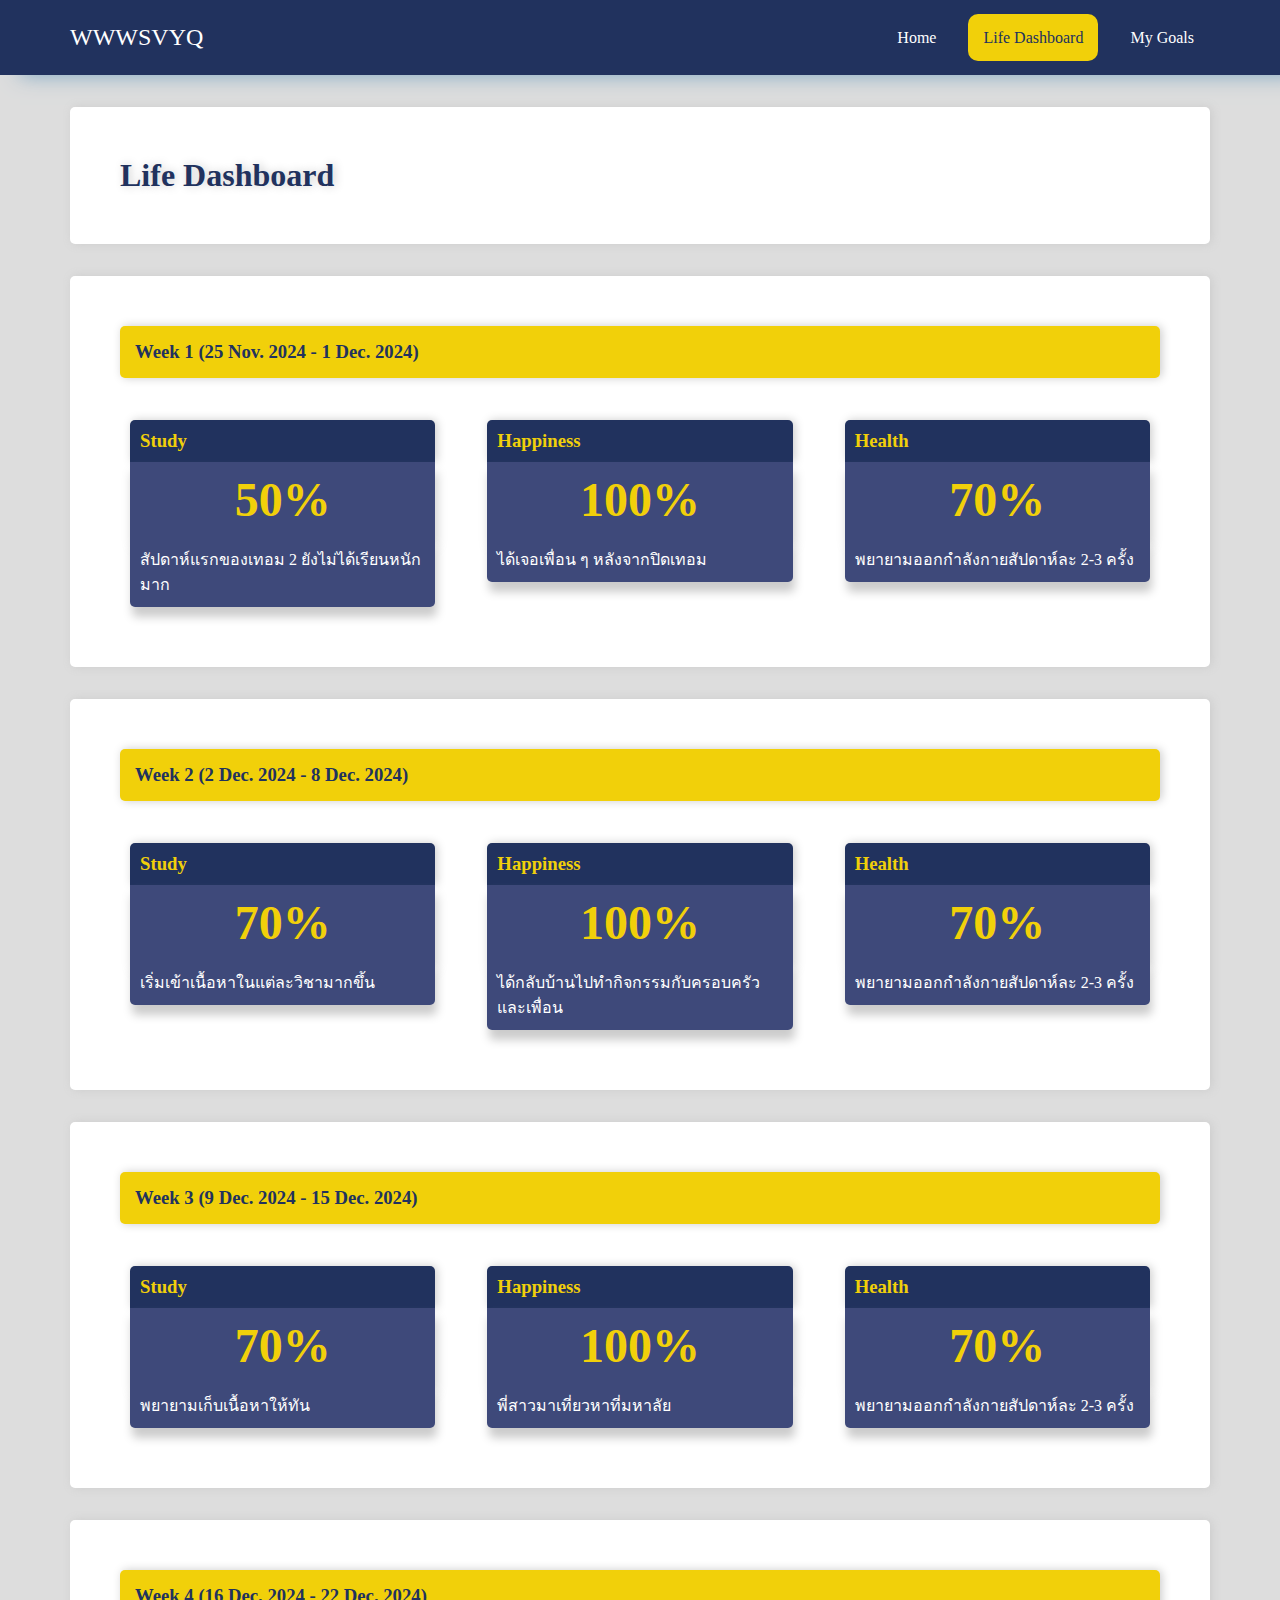
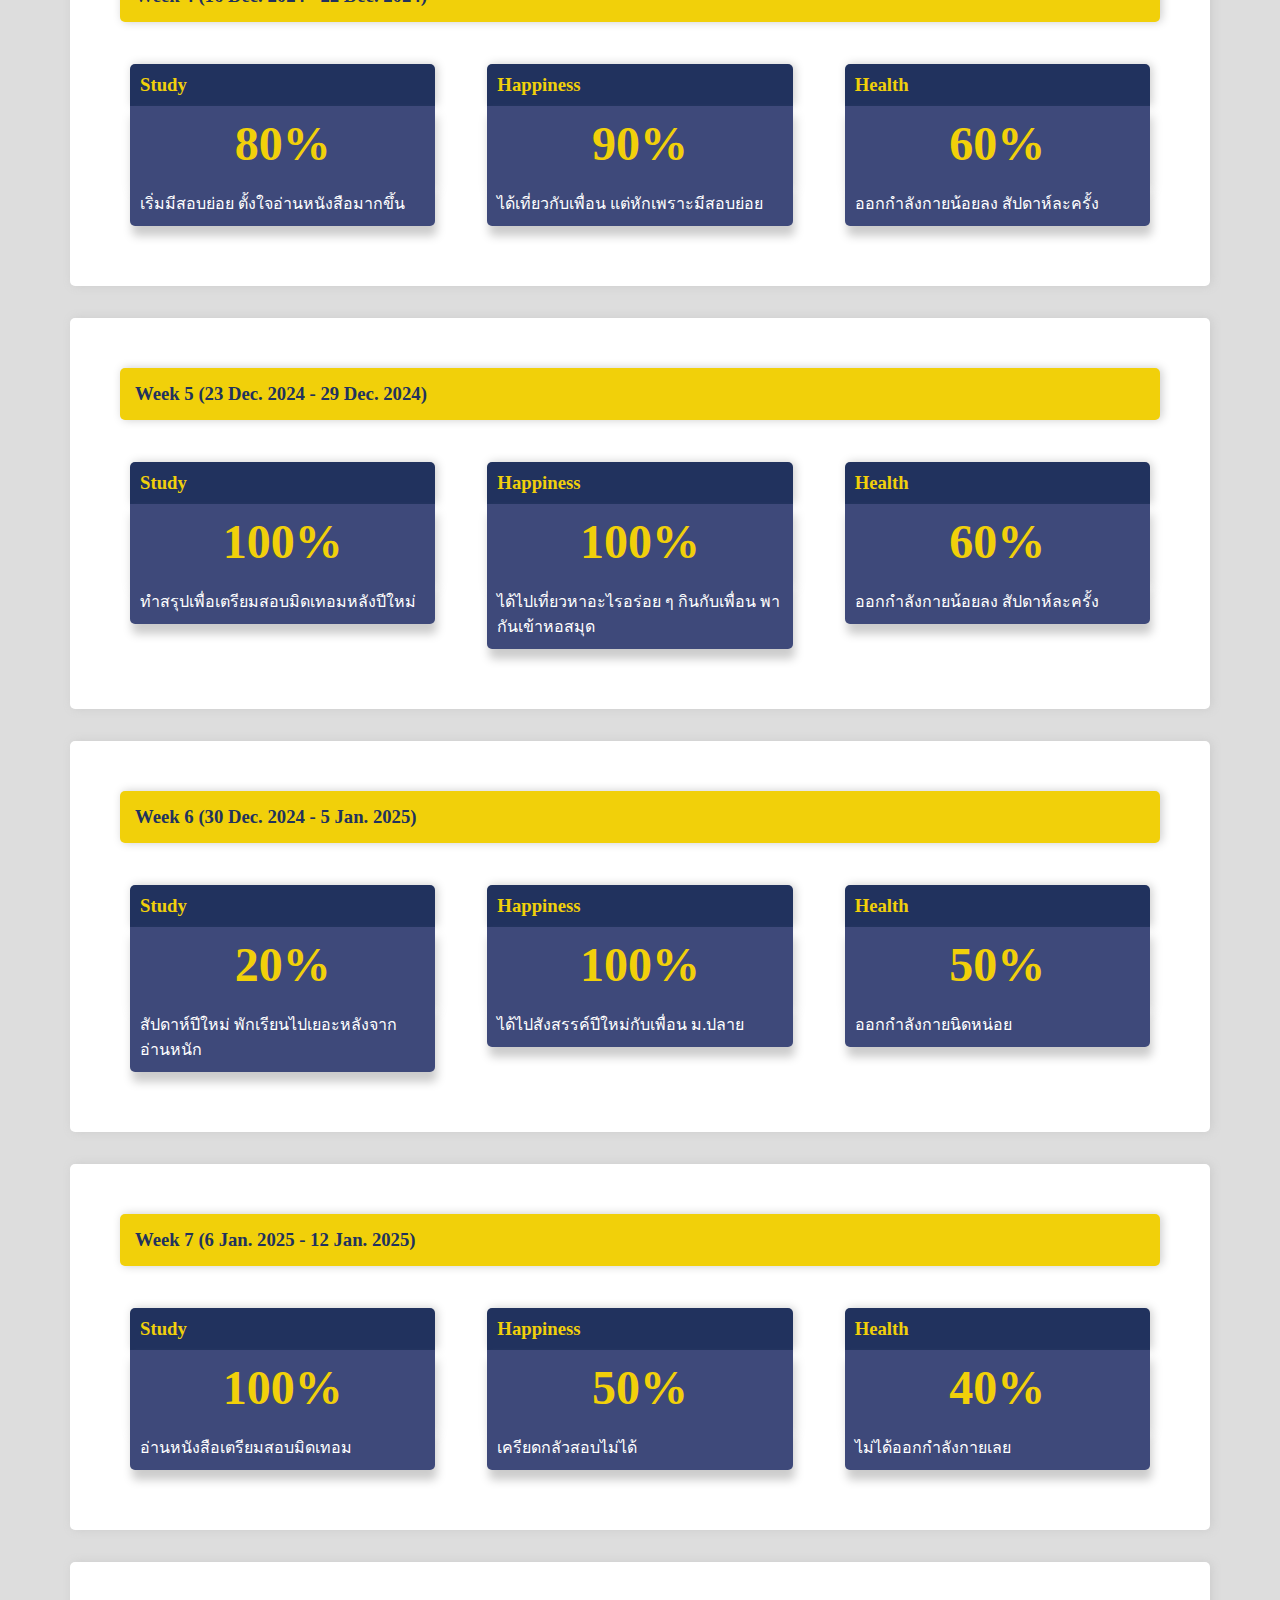
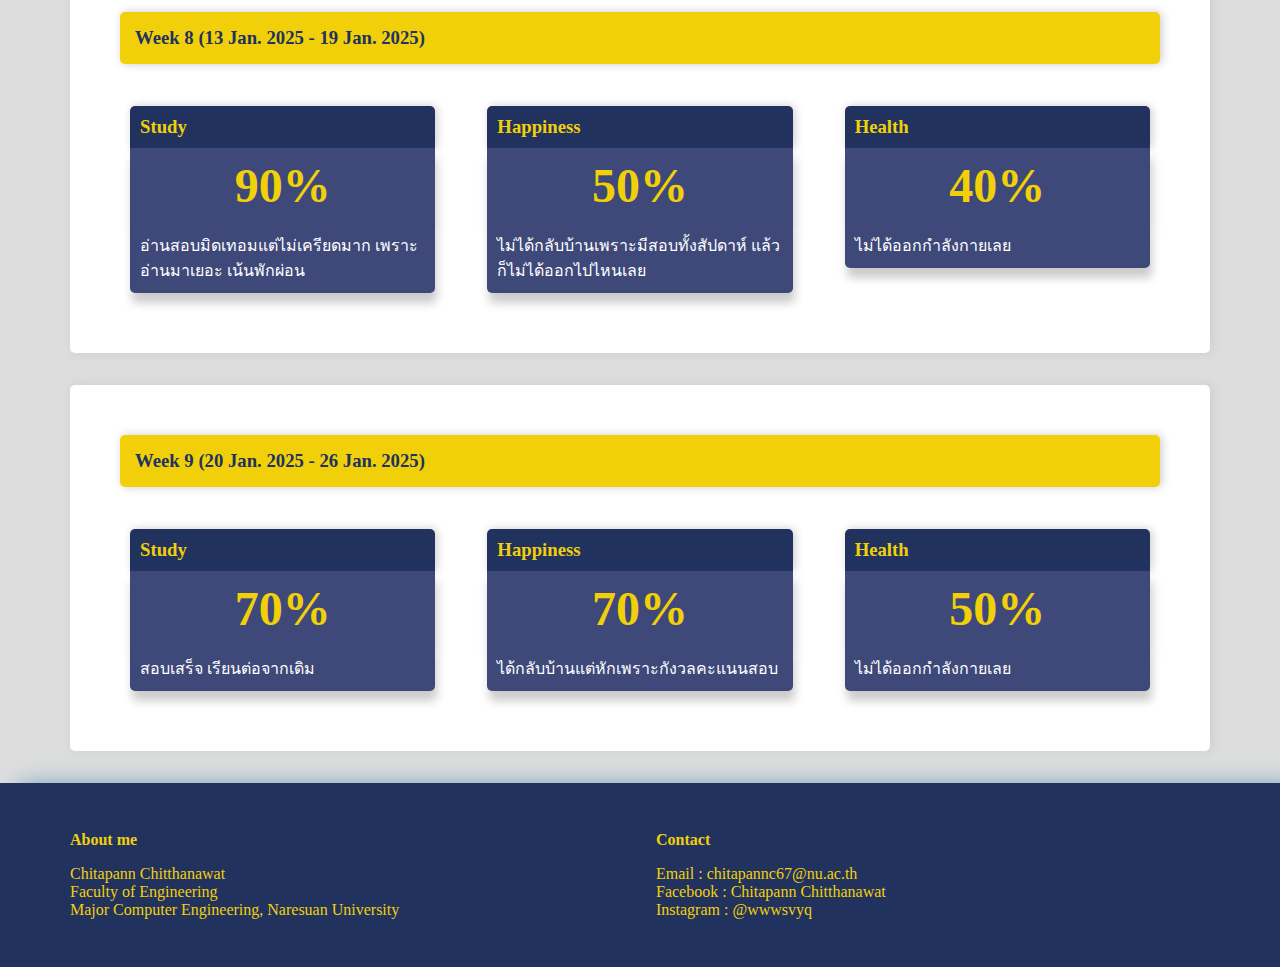
==== dashboard.html @ 9cb36042 "Add files via upload" ====
<!DOCTYPE html>
<html>

<head>
    <title>Life Dashboard </title>
    <link rel="stylesheet" href="style.css">
</head>

<body>
    <nav>
        <div class="container">
            <div class="nav-con">
                <div class="logo">
                    <a href="index.html">WWWSVYQ</a>
                </div>
                <ul class="menu">
                    <li><a href="index.html">Home</a></li>
                    <li><a href="dashboard.html" class="active">Life Dashboard</a></li>
                    <li><a href="goal.html">My Goals</a></li>
                </ul>
            </div>

        </div>
    </nav>

    <section class="db-blog">
        <div class="db-title">
            <h2>Life Dashboard</h2>
        </div>
    </section>
    <section class="db-blog">
        <div class="week">
            <h3>Week 1 (25 Nov. 2024 - 1 Dec. 2024)</h3>
        </div>
        <div class="db-con">
            <div class="db-item">
                <h3>Study</h3>
                <h4>50%</h4>
                <p>สัปดาห์แรกของเทอม 2 ยังไม่ได้เรียนหนักมาก</p>
            </div>
            <div class="db-item">
                <h3>Happiness</h3>
                <h4>100%</h4>
                <p>ได้เจอเพื่อน ๆ หลังจากปิดเทอม</p>
            </div>
            <div class="db-item">
                <h3>Health</h3>
                <h4>70%</h4>
                <p>พยายามออกกำลังกายสัปดาห์ละ 2-3 ครั้ง</p>
            </div>
        </div>
    </section>

    <section class="db-blog">
        <div class="week">
            <h3>Week 2 (2 Dec. 2024 - 8 Dec. 2024)</h3>
        </div>
        <div class="db-con">
            <div class="db-item">
                <h3>Study</h3>
                <h4>70%</h4>
                <p>เริ่มเข้าเนื้อหาในแต่ละวิชามากขึ้น</p>
            </div>
            <div class="db-item">
                <h3>Happiness</h3>
                <h4>100%</h4>
                <p>ได้กลับบ้านไปทำกิจกรรมกับครอบครัวและเพื่อน</p>
            </div>
            <div class="db-item">
                <h3>Health</h3>
                <h4>70%</h4>
                <p>พยายามออกกำลังกายสัปดาห์ละ 2-3 ครั้ง</p>
            </div>
        </div>
    </section>

    <section class="db-blog">
        <div class="week">
            <h3>Week 3 (9 Dec. 2024 - 15 Dec. 2024)</h3>
        </div>
        <div class="db-con">
            <div class="db-item">
                <h3>Study</h3>
                <h4>70%</h4>
                <p>พยายามเก็บเนื้อหาให้ทัน</p>
            </div>
            <div class="db-item">
                <h3>Happiness</h3>
                <h4>100%</h4>
                <p>พี่สาวมาเที่ยวหาที่มหาลัย</p>
            </div>
            <div class="db-item">
                <h3>Health</h3>
                <h4>70%</h4>
                <p>พยายามออกกำลังกายสัปดาห์ละ 2-3 ครั้ง</p>
            </div>
        </div>
    </section>

    <section class="db-blog">
        <div class="week">
            <h3>Week 4 (16 Dec. 2024 - 22 Dec. 2024)</h3>
        </div>
        <div class="db-con">
            <div class="db-item">
                <h3>Study</h3>
                <h4>80%</h4>
                <p>เริ่มมีสอบย่อย ตั้งใจอ่านหนังสือมากขึ้น</p>
            </div>
            <div class="db-item">
                <h3>Happiness</h3>
                <h4>90%</h4>
                <p>ได้เที่ยวกับเพื่อน แต่หักเพราะมีสอบย่อย</p>
            </div>
            <div class="db-item">
                <h3>Health</h3>
                <h4>60%</h4>
                <p>ออกกำลังกายน้อยลง สัปดาห์ละครั้ง</p>
            </div>
        </div>
    </section>

    <section class="db-blog">
        <div class="week">
            <h3>Week 5 (23 Dec. 2024 - 29 Dec. 2024)</h3>
        </div>
        <div class="db-con">
            <div class="db-item">
                <h3>Study</h3>
                <h4>100%</h4>
                <p>ทำสรุปเพื่อเตรียมสอบมิดเทอมหลังปีใหม่</p>
            </div>
            <div class="db-item">
                <h3>Happiness</h3>
                <h4>100%</h4>
                <p>ได้ไปเที่ยวหาอะไรอร่อย ๆ กินกับเพื่อน พากันเข้าหอสมุด</p>
            </div>
            <div class="db-item">
                <h3>Health</h3>
                <h4>60%</h4>
                <p>ออกกำลังกายน้อยลง สัปดาห์ละครั้ง</p>
            </div>
        </div>
    </section>

    <section class="db-blog">
        <div class="week">
            <h3>Week 6 (30 Dec. 2024 - 5 Jan. 2025)</h3>
        </div>
        <div class="db-con">
            <div class="db-item">
                <h3>Study</h3>
                <h4>20%</h4>
                <p>สัปดาห์ปีใหม่ พักเรียนไปเยอะหลังจากอ่านหนัก</p>
            </div>
            <div class="db-item">
                <h3>Happiness</h3>
                <h4>100%</h4>
                <p>ได้ไปสังสรรค์ปีใหม่กับเพื่อน ม.ปลาย</p>
            </div>
            <div class="db-item">
                <h3>Health</h3>
                <h4>50%</h4>
                <p>ออกกำลังกายนิดหน่อย</p>
            </div>
        </div>
    </section>

    <section class="db-blog">
        <div class="week">
            <h3>Week 7 (6 Jan. 2025 - 12 Jan. 2025)</h3>
        </div>
        <div class="db-con">
            <div class="db-item">
                <h3>Study</h3>
                <h4>100%</h4>
                <p>อ่านหนังสือเตรียมสอบมิดเทอม</p>
            </div>
            <div class="db-item">
                <h3>Happiness</h3>
                <h4>50%</h4>
                <p>เครียดกลัวสอบไม่ได้</p>
            </div>
            <div class="db-item">
                <h3>Health</h3>
                <h4>40%</h4>
                <p>ไม่ได้ออกกำลังกายเลย</p>
            </div>
        </div>
    </section>

    <section class="db-blog">
        <div class="week">
            <h3>Week 8 (13 Jan. 2025 - 19 Jan. 2025)</h3>
        </div>
        <div class="db-con">
            <div class="db-item">
                <h3>Study</h3>
                <h4>90%</h4>
                <p>อ่านสอบมิดเทอมแต่ไม่เครียดมาก เพราะอ่านมาเยอะ เน้นพักผ่อน</p>
            </div>
            <div class="db-item">
                <h3>Happiness</h3>
                <h4>50%</h4>
                <p>ไม่ได้กลับบ้านเพราะมีสอบทั้งสัปดาห์ แล้วก็ไม่ได้ออกไปไหนเลย</p>
            </div>
            <div class="db-item">
                <h3>Health</h3>
                <h4>40%</h4>
                <p>ไม่ได้ออกกำลังกายเลย</p>
            </div>
        </div>
    </section>

    <section class="db-blog">
        <div class="week">
            <h3>Week 9 (20 Jan. 2025 - 26 Jan. 2025)</h3>
        </div>
        <div class="db-con">
            <div class="db-item">
                <h3>Study</h3>
                <h4>70%</h4>
                <p>สอบเสร็จ เรียนต่อจากเดิม</p>
            </div>
            <div class="db-item">
                <h3>Happiness</h3>
                <h4>70%</h4>
                <p>ได้กลับบ้านแต่หักเพราะกังวลคะแนนสอบ</p>
            </div>
            <div class="db-item">
                <h3>Health</h3>
                <h4>50%</h4>
                <p>ไม่ได้ออกกำลังกายเลย</p>
            </div>
        </div>
    </section>

    <footer>
        <div class="container">
            <div class="footer-con">
                <div class="footer-item">
                    <h4>About me</h4>
                    <p>Chitapann Chitthanawat <br>
                        Faculty of Engineering <br>
                        Major Computer Engineering, Naresuan University
                    </p>
                </div>
                <div class="footer-item">
                    <h4>Contact</h4>
                    <p>Email : chitapannc67@nu.ac.th</p>
                    <p>Facebook : Chitapann Chitthanawat</p>
                    <p>Instagram : @wwwsvyq</p>
                </div>
            </div>
        </div>
    </footer>

</body>

</html>
---- style.css ----
* {
    margin: 0;
    padding: 0;
    box-sizing: border-box;
}

body {
    background-color: #ddd;
}

.container {
    max-width: 1140px;
    margin: 0 auto;
}

nav {
    padding: 1.5rem;
    background-color: #21325E;
    box-shadow: 20px 0px 20px #7ca6c2;
}

.nav-con {
    display: flex;
    justify-content: space-between;
}

.logo a {
    font-size: 1.5rem;
    color: #fff;
    text-decoration: none;
}

.menu {
    display: flex;
    list-style: none;
    align-items: center;
}

.menu li {
    margin: 0 1rem;
}

.menu li a {
    color: #fff;
    text-decoration: none;
}

.menu li a:hover {
    color: #21325E;
    background-color: #F1D00A;
    box-shadow: 2px 0px 10px black;
    padding: 15px;
    border-radius: 10px;
    transition: 0.3s;
}

.menu li a.active {
    color: #21325E;
    background-color: #F1D00A;
    padding: 15px;
    border-radius: 10px;
}

.hero {
    background: url(images.jpg);
    background-position: center;
    background-size: cover;
    box-shadow: 2px 0px 10px #7ca6c2;
}

.hero-con {
    display: flex;
    justify-content: center;
    width: 100%;
    padding: 11rem;
}

.hero-con h1 {
    font-size: 65px;
    /* background-color: #21325E; */
    color: #21325E;
    /* padding: 20px;
    border-radius: 15px;
    box-shadow: 2px 0px 10px #7ca6c2; */
}

.blog-con {
    display: grid;
    grid-template-columns: 1fr 1fr 1fr;
    column-gap: 2rem;
    margin: 30px;
}

.blog-con a {
    list-style: none;
    text-decoration: none;
    box-shadow: 2px 0px 10px #bbb;
}

.blog-con a:hover {
    transition: 0.3s;
    box-shadow: 2px 0px 10px #21325E;
    border-radius: 5px;
    padding: 10px;
}

.blog-item {
    background-color: #fff;
    /* box-shadow: 2px 0px 10px #21325E; */
    border-radius: 5px;
    /* margin-top: 2rem; */
    padding: 20px;
}

.blog-item img {
    margin-top: 1rem;
    width: 80%;
    margin-left: 30px;
}

.blog-item h2 {
    color: #21325E;
    text-align: center;
    margin-top: 1rem;
}

footer {
    padding: 3rem;
    background-color: #21325E;
    color: #F1D00A;
    margin-top: 2rem;
    box-shadow: 20px 0px 20px #7ca6c2;
}

.footer-con {
    display: grid;
    grid-template-columns: 1fr 1fr;
    column-gap: 2rem;
}

.footer-item:nth-child(1) h4 {
    margin-bottom: 1rem;
}

.footer-item:nth-child(2) h4 {
    margin-bottom: 1rem;
}

.growth-blog {
    max-width: 1140px;
    margin: 2rem auto;
    padding: 50px;
    background-color: #fff;
    box-shadow: 2px 0px 10px #bbb;
    border-radius: 5px;
}

.growth-blog h2 {
    font-size: 2rem;
    color: #21325E;
    text-shadow: 2px 0px 10px #ccc;
}

.growth-con {
    display: grid;
    grid-template-columns: 1fr 1fr;
    column-gap: 2rem;
}

.growth-con img {
    margin-top: 2rem;
    width: 80%;
    border-radius: 5px;
    box-shadow: 2px 0px 10px #ccc;
}

.growth-con h4 {
    margin-top: 10rem;
    font-size: 2rem;
    color: #21325E;
    text-shadow: 2px 0px 10px #ccc;
}

.growth-con h6 {
    margin-top: 1rem;
    font-size: 0.9rem;
    color: #21325E;
}

.growth-con p {
    margin-top: 1.5rem;
}

.growth-con button {
    background-color: #F1D00A;
    border: 3px solid #F1D00A;
    box-shadow: 2px 0px 10px #ccc;
    margin-top: 1.5rem;
    padding: 10px;
    border-radius: 17px;
}

.growth-con button:hover {
    box-shadow: 2px 0px 10px #21325E;
}

.growth-con button a {
    text-decoration: none;
    color: #21325E;
}

.db-blog {
    max-width: 1140px;
    margin: 2rem auto;
    padding: 50px;
    background-color: #fff;
    border-radius: 5px;
    box-shadow: 2px 0px 10px #ccc;
}

.db-blog h2 {
    font-size: 2rem;
    text-shadow: 2px 0px 10px #ccc;
    color: #21325E;
}

.db-blog h3 {
    color: #21325E;
}

.week {
    background-color: #F1D00A;
    color: #fff;
    padding: 15px;
    border-radius: 5px;
    box-shadow: 2px 0px 10px #ccc;
}

.db-con {
    display: grid;
    grid-template-columns: 1fr 1fr 1fr;
    column-gap: 2rem;
    margin-top: 2rem;
}

.db-item {
    padding: 10px;
    border-radius: 5px;
}

.db-item h3 {
    background-color: #21325E;
    color: #F1D00A;
    padding: 10px;
    border-top-left-radius: 5px;
    border-top-right-radius: 5px;
    box-shadow: 2px 0px 10px #ccc;
}

.db-item h4 {
    background-color: #3E497A;
    color: #F1D00A;
    font-size: 3rem;
    padding: 10px;
    text-align: center;
    box-shadow: 2px 10px 10px #ccc;
}

.db-item p {
    background-color: #3E497A;
    color: #fff;
    padding: 10px;
    border-bottom-right-radius: 5px;
    border-bottom-left-radius: 5px;
    box-shadow: 2px 10px 10px #ccc;
}

/* .db-item:nth-child(1) {
    background-color: #A5D4C4;
}

.db-item:nth-child(2) {
    background-color: #F4A584;
}

.db-item:nth-child(3) {
    background-color: #F9D064;
} */

.goal-hero {
    background: url(images.jpg);
    background-size: cover;
    background-position: center;
    padding: 20px;
}

.goal-con {
    padding: 170px;
    text-align: center;
    font-size: 2rem;
    color: #21325E;
}

.goal-item h1 {
    margin-top: 10rem;
    font-size: 5rem;
    text-align: center;
    color: #21325E;
    text-shadow: 2px 0px 10px #ccc;
}

.goal-con button {
    background-color: #F1D00A;
    border: 3px solid #F1D00A;
    box-shadow: 2px 0px 10px #ccc;
    margin-top: 1.5rem;
    padding: 10px;
    border-radius: 17px;
}

.goal-con button:hover {
    box-shadow: 2px 0px 10px #21325E;
}

.goal-con button a {
    text-decoration: none;
    color: #21325E;
}

.goal-con2 {
    display: grid;
    grid-template-columns: 1fr 1fr 1fr 1fr;
    column-gap: 2rem;
}

.goal-item {
    margin-top: -5rem;
    background-color: #fff;
    border-radius: 5px;
    padding: 20px;
}

.icon {
    font-size: 5rem;
    text-align: center;
}

.goal-item h2 {
    margin-top: 2rem;
    text-align: center;
    color: #21325E;
}

.goal-item p {
    margin-top: 2rem;
}

.goal-blog2 {
    max-width: 1140px;
    margin: 7rem auto 2rem auto;
    /* padding: 50px; */
    text-align: center;
    color: #21325E;
    /* background-color: #fff;
    box-shadow: 2px 0px 10px #bbb;
    border-radius: 5px; */
}

.goal-blog2 h2 {
    font-size: 2rem;
    color: #21325E;
    text-shadow: 2px 0px 10px #ccc;
    border-bottom: 3px solid #21325E;
}

.goal-con3 {
    display: grid;
    grid-template-columns: 1fr 1fr 1fr;
    column-gap: 2rem;
}

.goal-item3 {
    margin-top: 2rem;
    /* background-color: #fff;
    border-radius: 5px;
    padding: 20px; */
}

.goal-item3 h2{
    background-color: #21325E;
    color: #F1D00A;
    padding: 10px;
    border-top-left-radius: 5px;
    border-top-right-radius: 5px;
    box-shadow: 2px 0px 10px #ccc;
}

.goal-item3 h4 {
    background-color: #3E497A;
    color: #F1D00A;
    box-shadow: 2px 10px 10px #ccc;
    text-align: center;
    padding: 10px;
}

.mid {
    background-color: #3E497A;
    color: #fff;
    box-shadow: 2px 10px 10px #ccc;
    padding: 10px;
}

.bottom{
    background-color: #3E497A;
    color: #fff;
    padding: 10px;
    border-bottom-right-radius: 5px;
    border-bottom-left-radius: 5px;
    box-shadow: 2px 10px 10px #ccc;
    padding: 10px 10px 30px 10px;
}
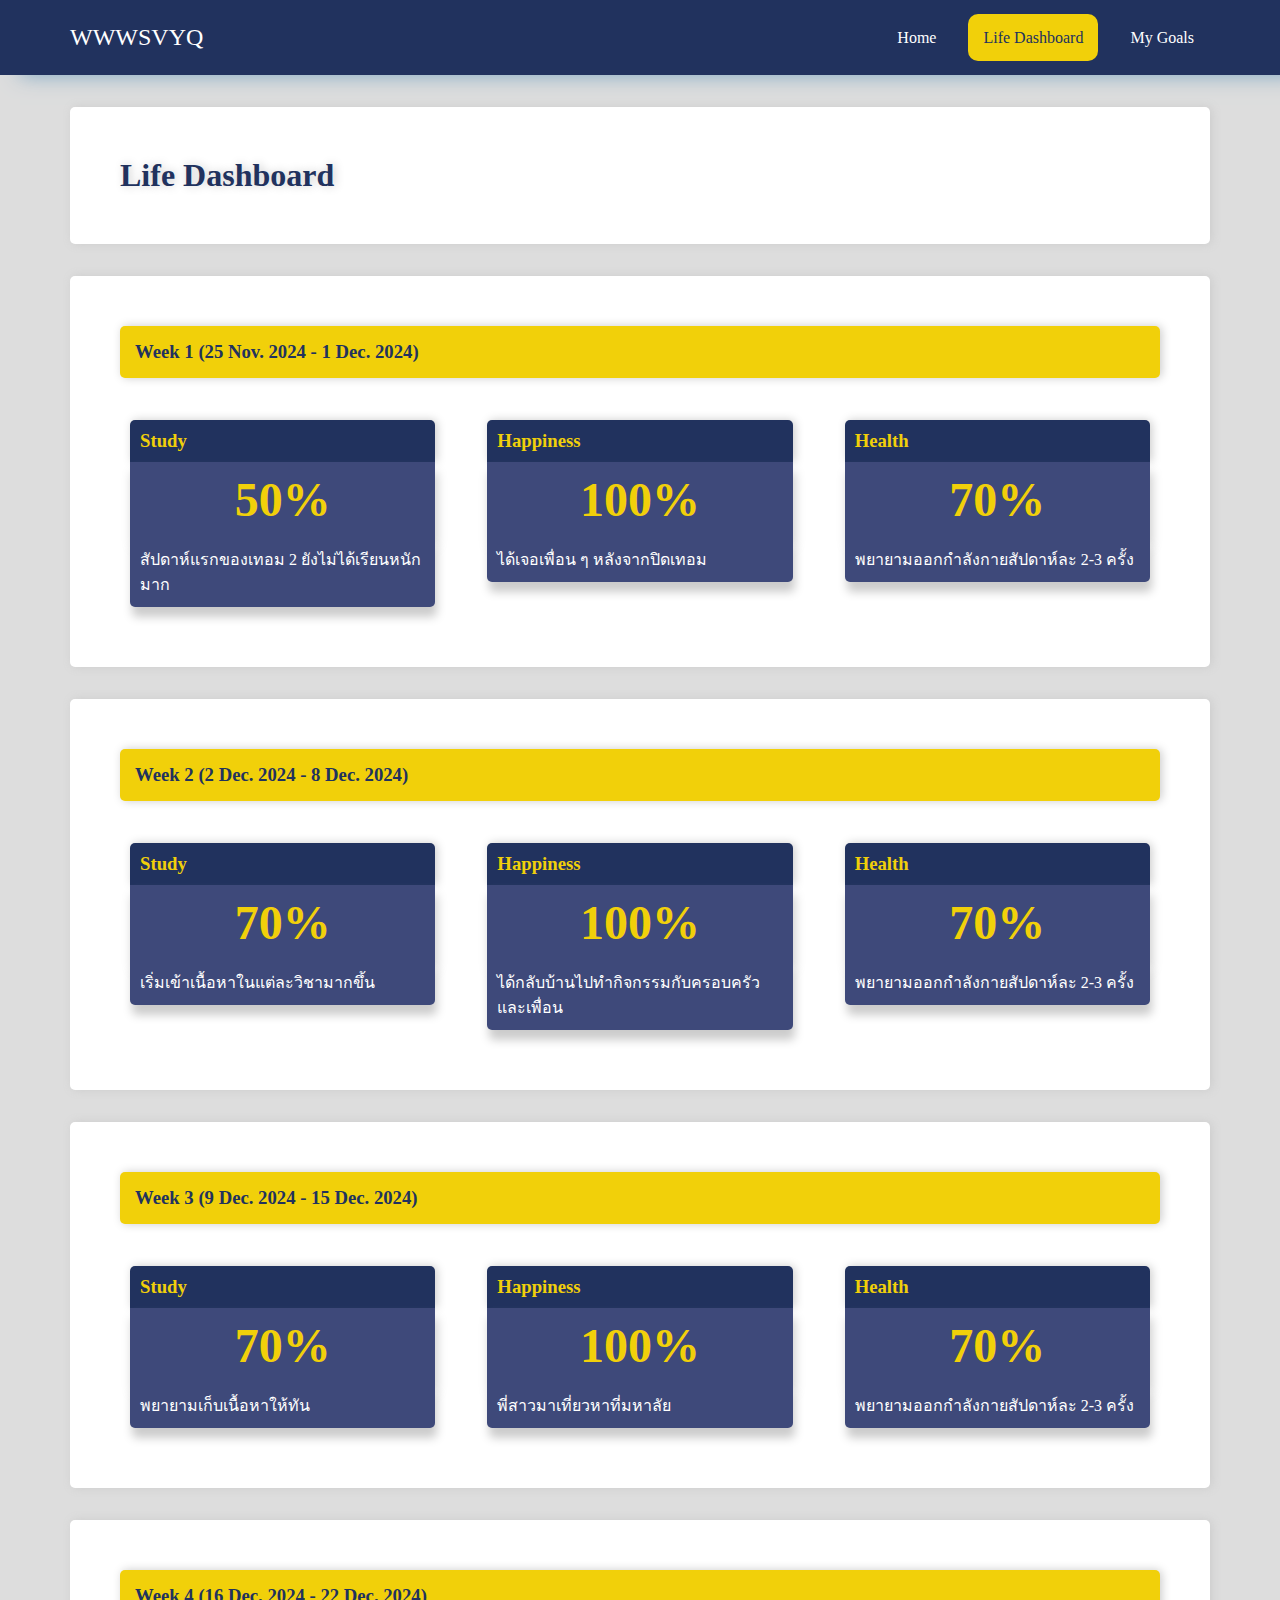
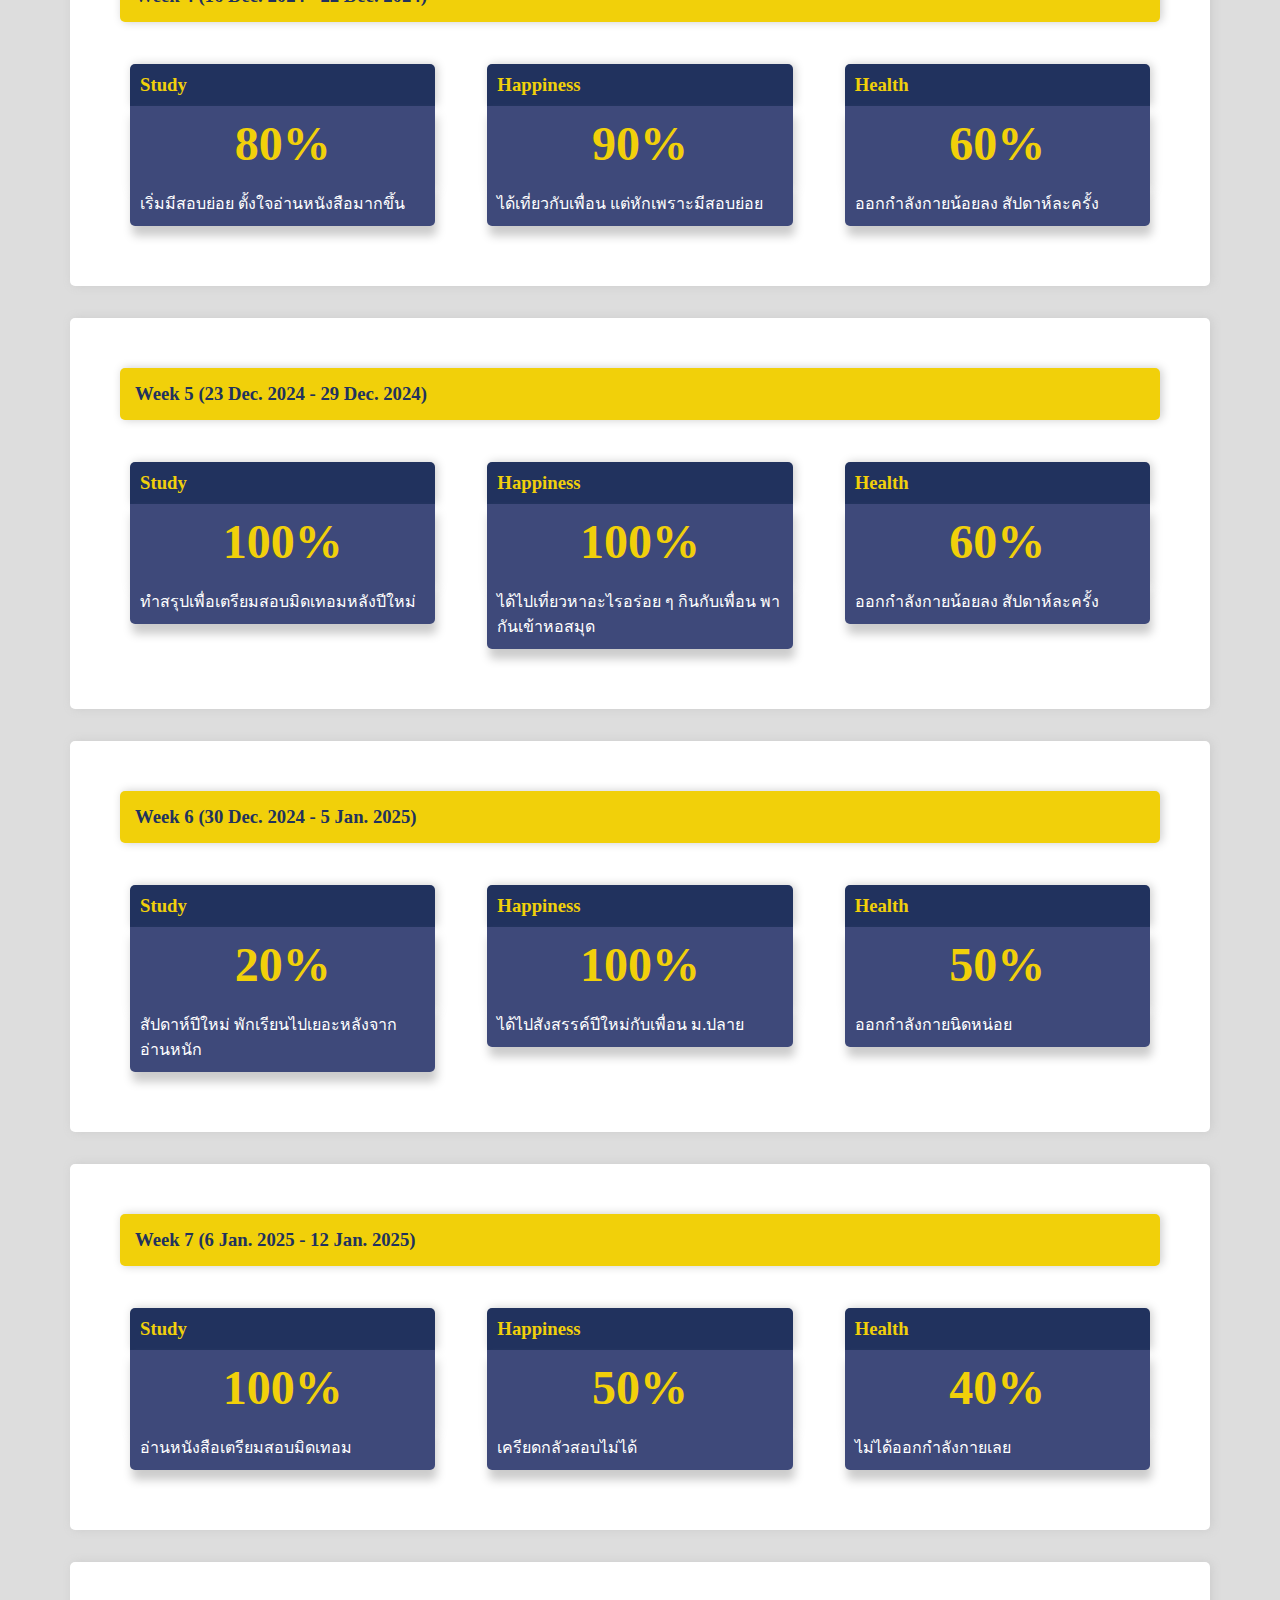
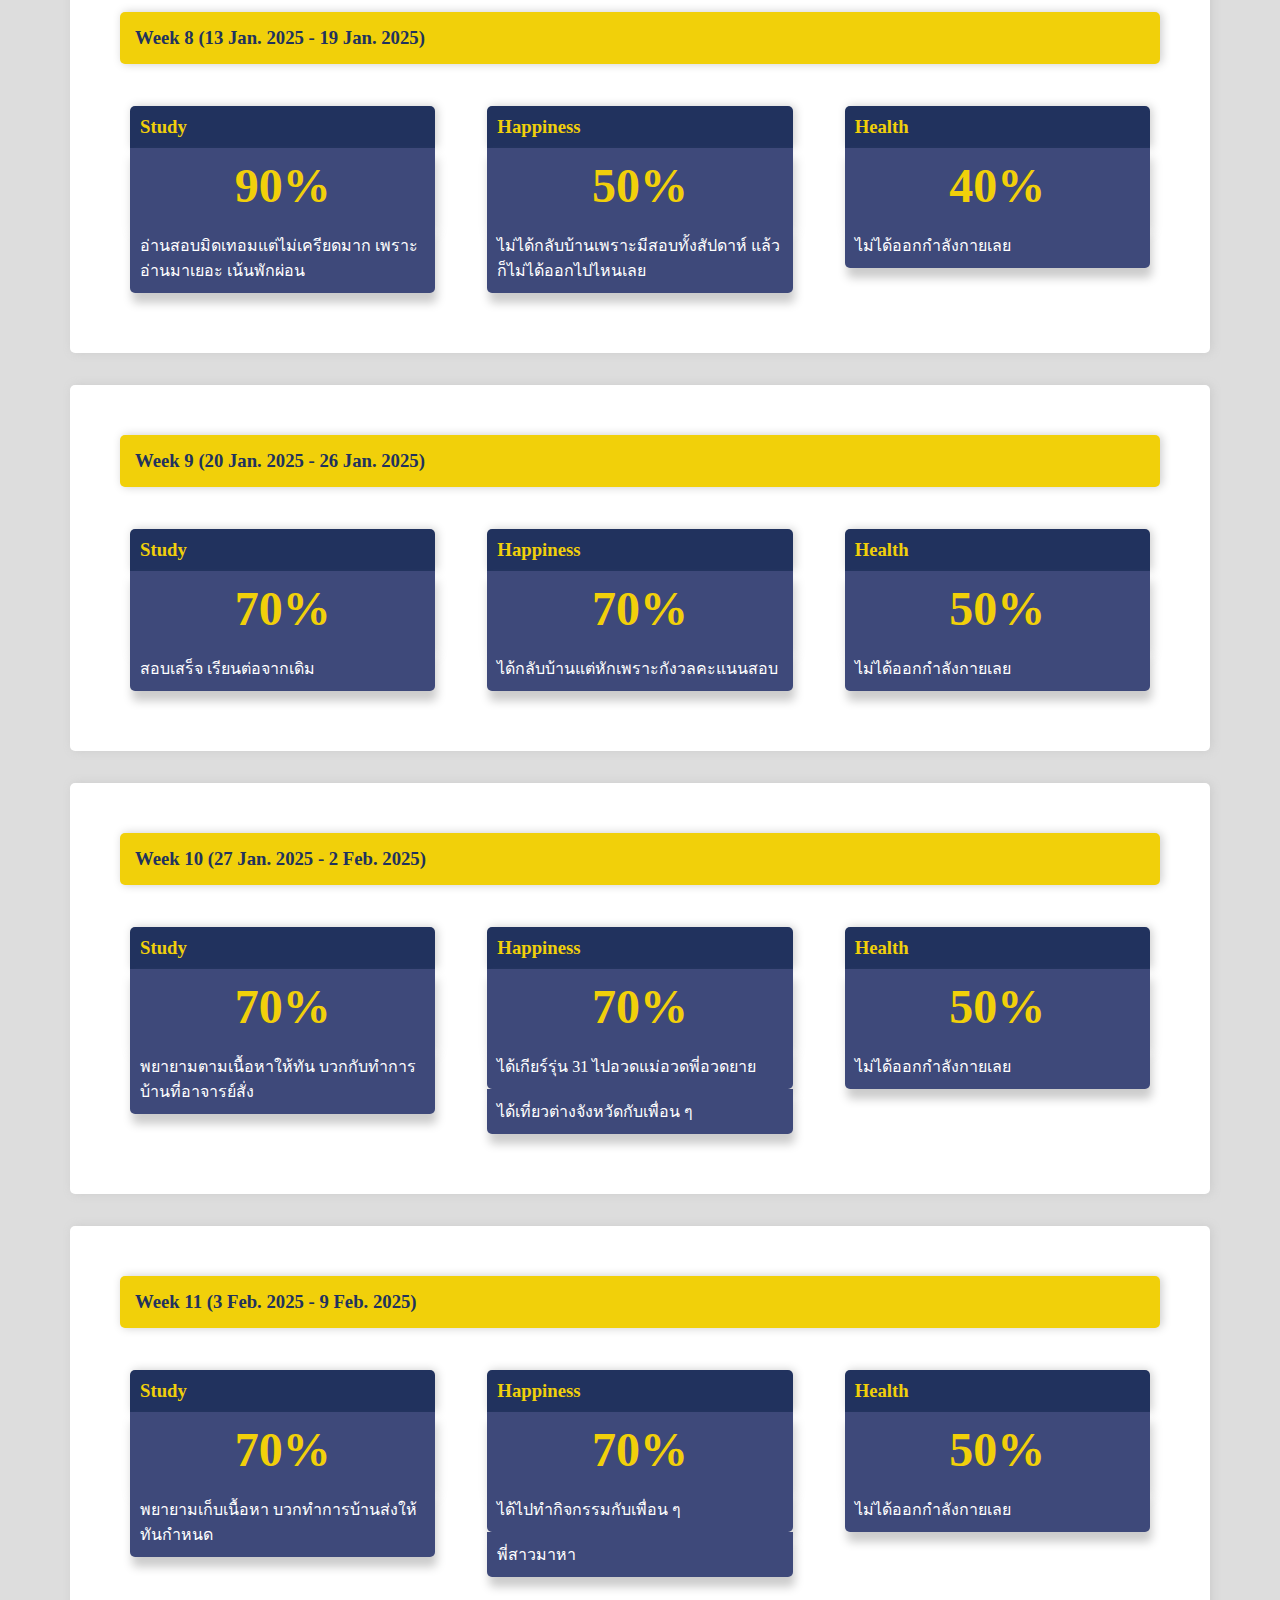
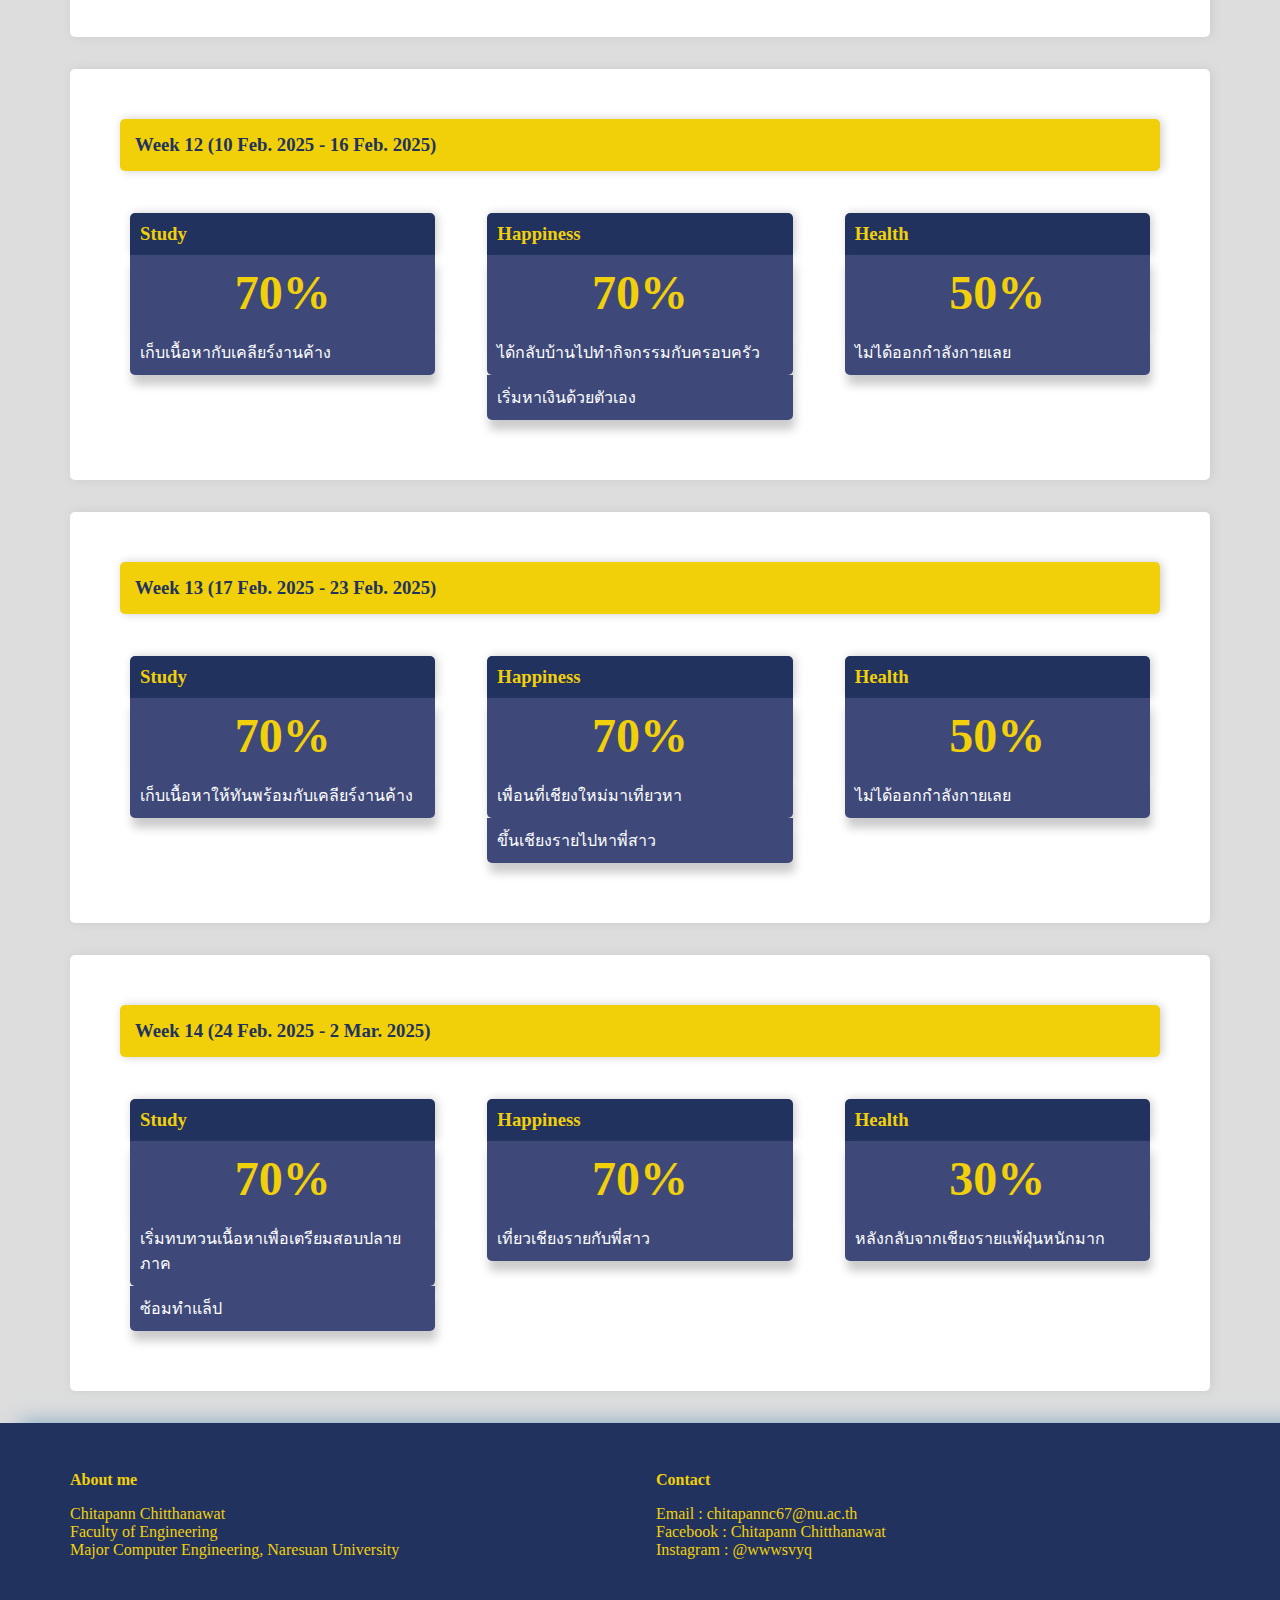
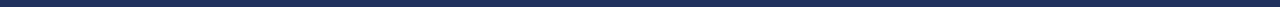
==== commit 1bdcd691: "Update dashboard.html" ====
--- a/dashboard.html
+++ b/dashboard.html
@@ -231,6 +231,126 @@
                 <h3>Health</h3>
                 <h4>50%</h4>
                 <p>ไม่ได้ออกกำลังกายเลย</p>
+            </div>
+        </div>
+    </section>
+
+    <section class="db-blog">
+        <div class="week">
+            <h3>Week 10 (27 Jan. 2025 - 2 Feb. 2025)</h3>
+        </div>
+        <div class="db-con">
+            <div class="db-item">
+                <h3>Study</h3>
+                <h4>70%</h4>
+                <p>พยายามตามเนื้อหาให้ทัน บวกกับทำการบ้านที่อาจารย์สั่ง</p>
+            </div>
+            <div class="db-item">
+                <h3>Happiness</h3>
+                <h4>70%</h4>
+                <p>ได้เกียร์รุ่น 31 ไปอวดแม่อวดพี่อวดยาย</p>
+                <p>ได้เที่ยวต่างจังหวัดกับเพื่อน ๆ</p>
+            </div>
+            <div class="db-item">
+                <h3>Health</h3>
+                <h4>50%</h4>
+                <p>ไม่ได้ออกกำลังกายเลย</p>
+            </div>
+        </div>
+    </section>
+
+    <section class="db-blog">
+        <div class="week">
+            <h3>Week 11 (3 Feb. 2025 - 9 Feb. 2025)</h3>
+        </div>
+        <div class="db-con">
+            <div class="db-item">
+                <h3>Study</h3>
+                <h4>70%</h4>
+                <p>พยายามเก็บเนื้อหา บวกทำการบ้านส่งให้ทันกำหนด</p>
+            </div>
+            <div class="db-item">
+                <h3>Happiness</h3>
+                <h4>70%</h4>
+                <p>ได้ไปทำกิจกรรมกับเพื่อน ๆ</p>
+                <p>พี่สาวมาหา</p>
+            </div>
+            <div class="db-item">
+                <h3>Health</h3>
+                <h4>50%</h4>
+                <p>ไม่ได้ออกกำลังกายเลย</p>
+            </div>
+        </div>
+    </section>
+
+    <section class="db-blog">
+        <div class="week">
+            <h3>Week 12 (10 Feb. 2025 - 16 Feb. 2025)</h3>
+        </div>
+        <div class="db-con">
+            <div class="db-item">
+                <h3>Study</h3>
+                <h4>70%</h4>
+                <p>เก็บเนื้อหากับเคลียร์งานค้าง</p>
+            </div>
+            <div class="db-item">
+                <h3>Happiness</h3>
+                <h4>70%</h4>
+                <p>ได้กลับบ้านไปทำกิจกรรมกับครอบครัว</p>
+                <p>เริ่มหาเงินด้วยตัวเอง</p>
+            </div>
+            <div class="db-item">
+                <h3>Health</h3>
+                <h4>50%</h4>
+                <p>ไม่ได้ออกกำลังกายเลย</p>
+            </div>
+        </div>
+    </section>
+
+    <section class="db-blog">
+        <div class="week">
+            <h3>Week 13 (17 Feb. 2025 - 23 Feb. 2025)</h3>
+        </div>
+        <div class="db-con">
+            <div class="db-item">
+                <h3>Study</h3>
+                <h4>70%</h4>
+                <p>เก็บเนื้อหาให้ทันพร้อมกับเคลียร์งานค้าง</p>
+            </div>
+            <div class="db-item">
+                <h3>Happiness</h3>
+                <h4>70%</h4>
+                <p>เพื่อนที่เชียงใหม่มาเที่ยวหา</p>
+                <p>ขึ้นเชียงรายไปหาพี่สาว</p>
+            </div>
+            <div class="db-item">
+                <h3>Health</h3>
+                <h4>50%</h4>
+                <p>ไม่ได้ออกกำลังกายเลย</p>
+            </div>
+        </div>
+    </section>
+
+    <section class="db-blog">
+        <div class="week">
+            <h3>Week 14 (24 Feb. 2025 - 2 Mar. 2025)</h3>
+        </div>
+        <div class="db-con">
+            <div class="db-item">
+                <h3>Study</h3>
+                <h4>70%</h4>
+                <p>เริ่มทบทวนเนื้อหาเพื่อเตรียมสอบปลายภาค</p>
+                <p>ซ้อมทำแล็ป</p>
+            </div>
+            <div class="db-item">
+                <h3>Happiness</h3>
+                <h4>70%</h4>
+                <p>เที่ยวเชียงรายกับพี่สาว</p>
+            </div>
+            <div class="db-item">
+                <h3>Health</h3>
+                <h4>30%</h4>
+                <p>หลังกลับจากเชียงรายแพ้ฝุ่นหนักมาก</p>
             </div>
         </div>
     </section>
@@ -257,4 +377,4 @@
 
 </body>
 
-</html>+</html>
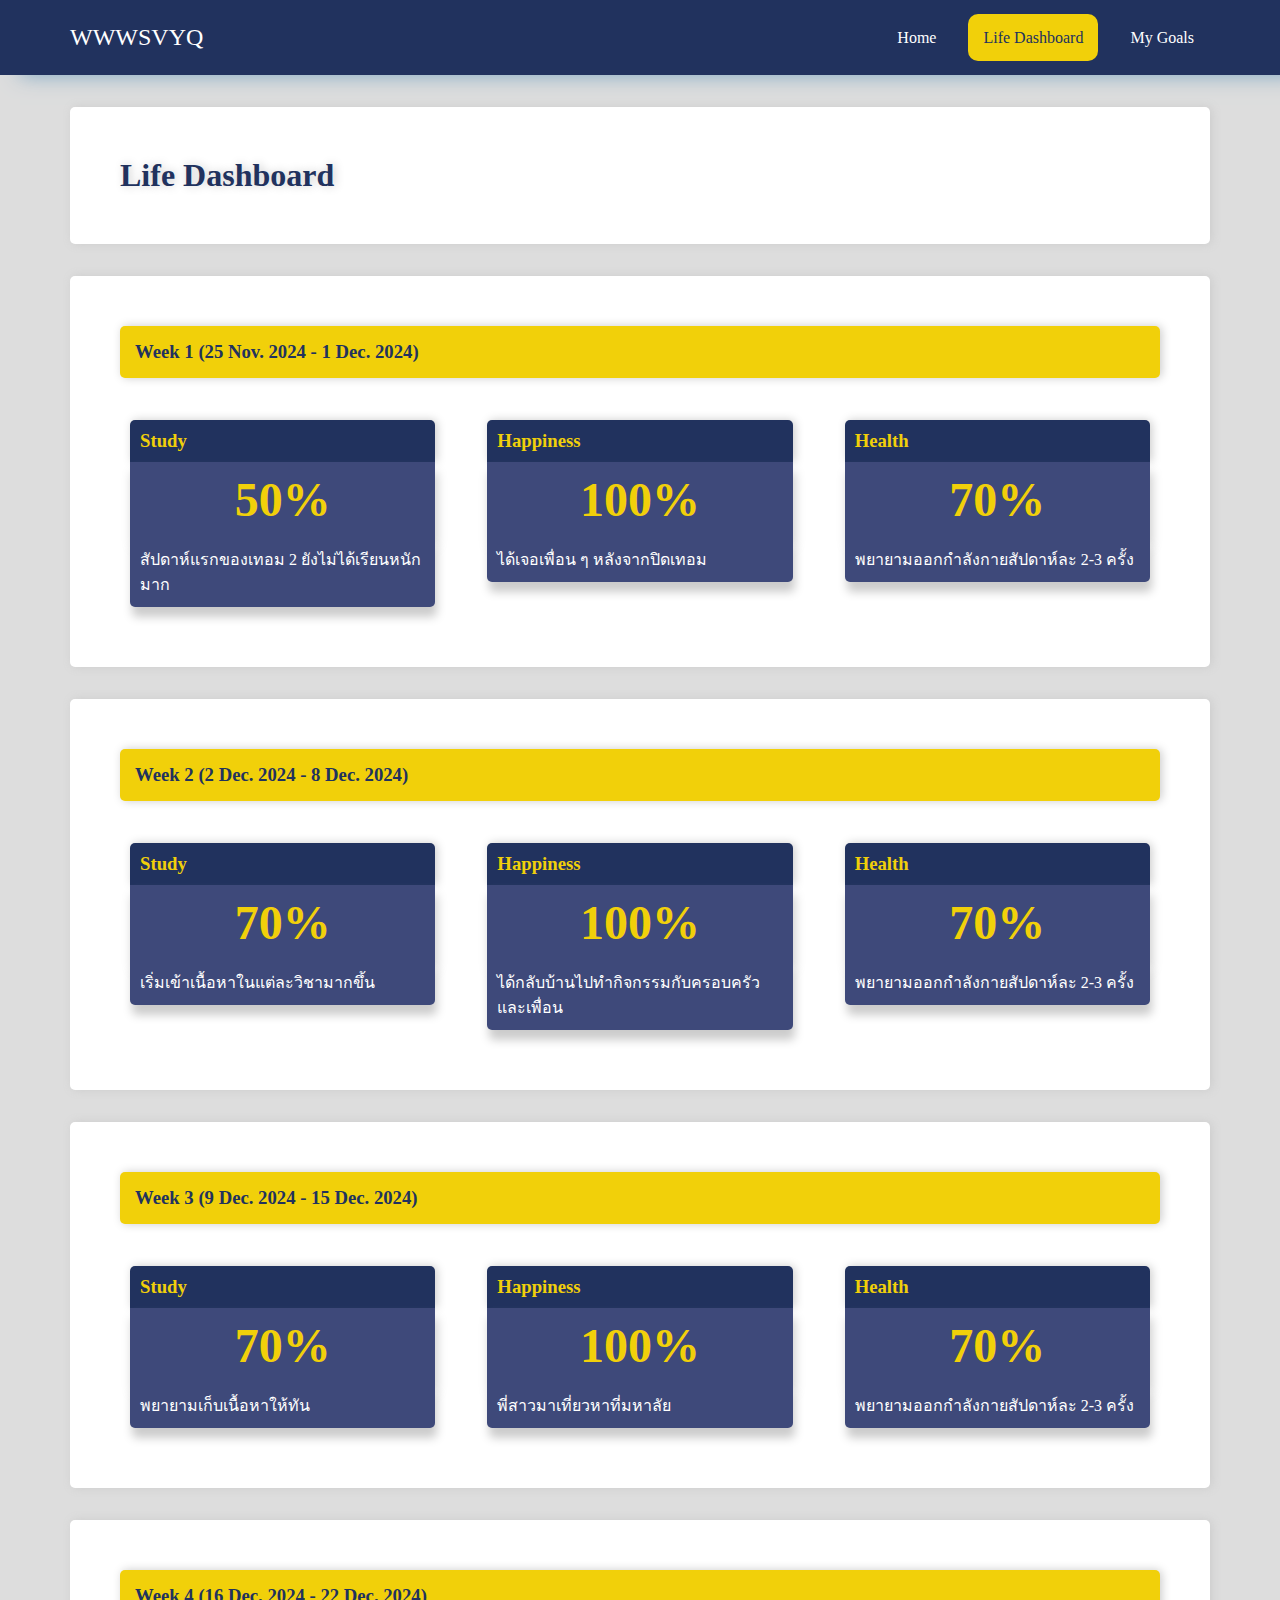
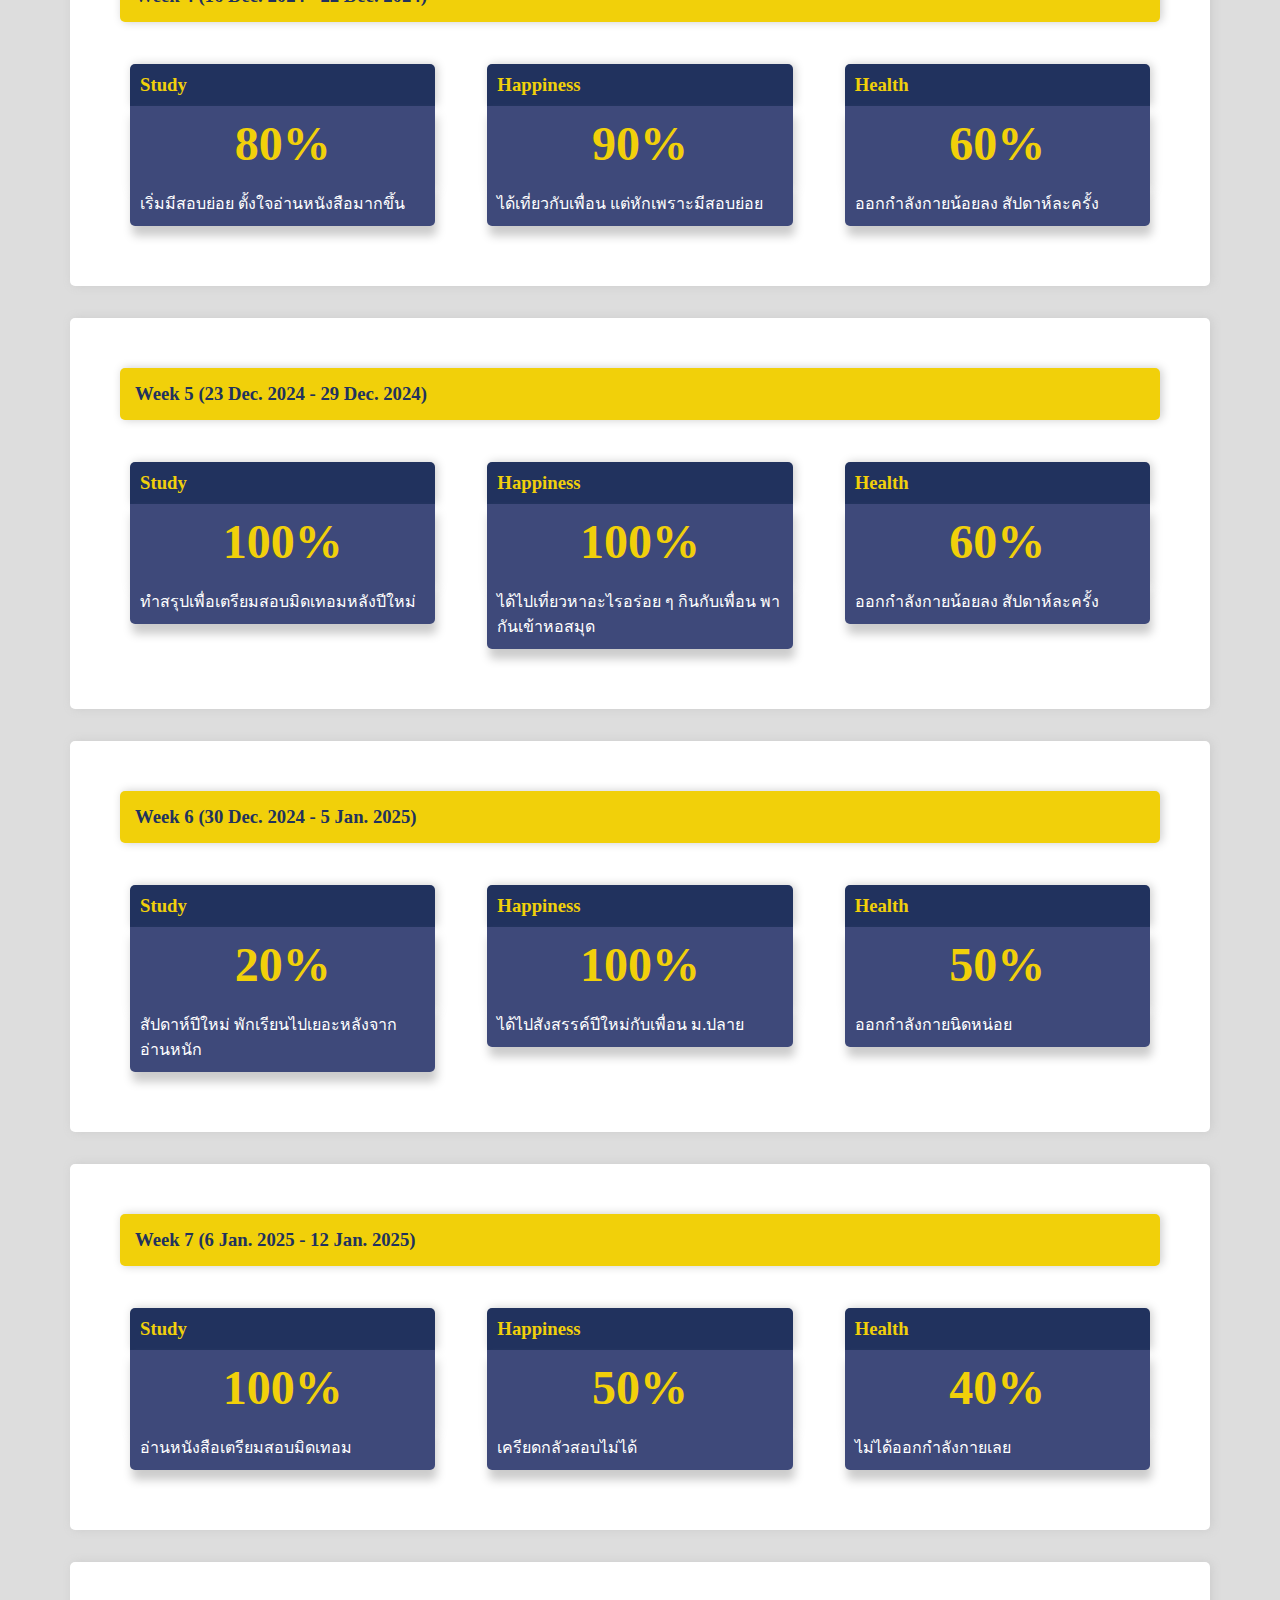
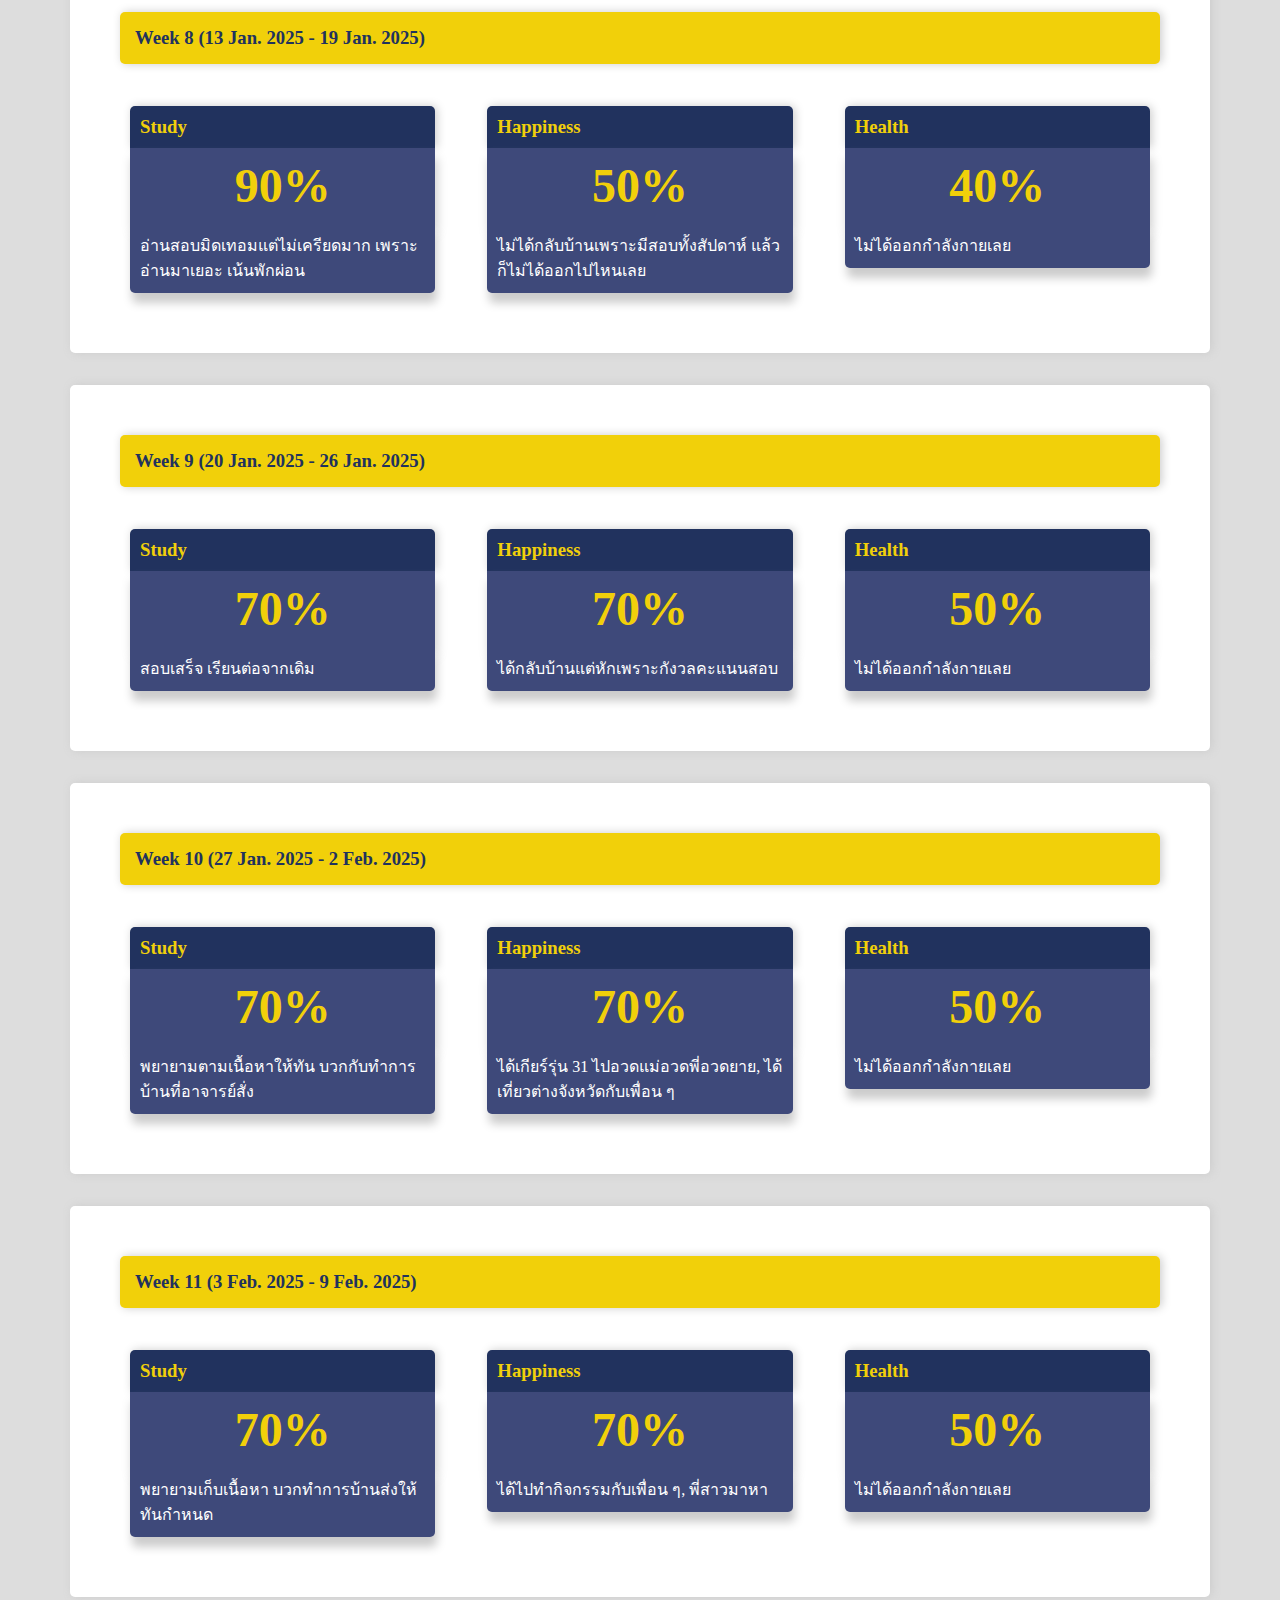
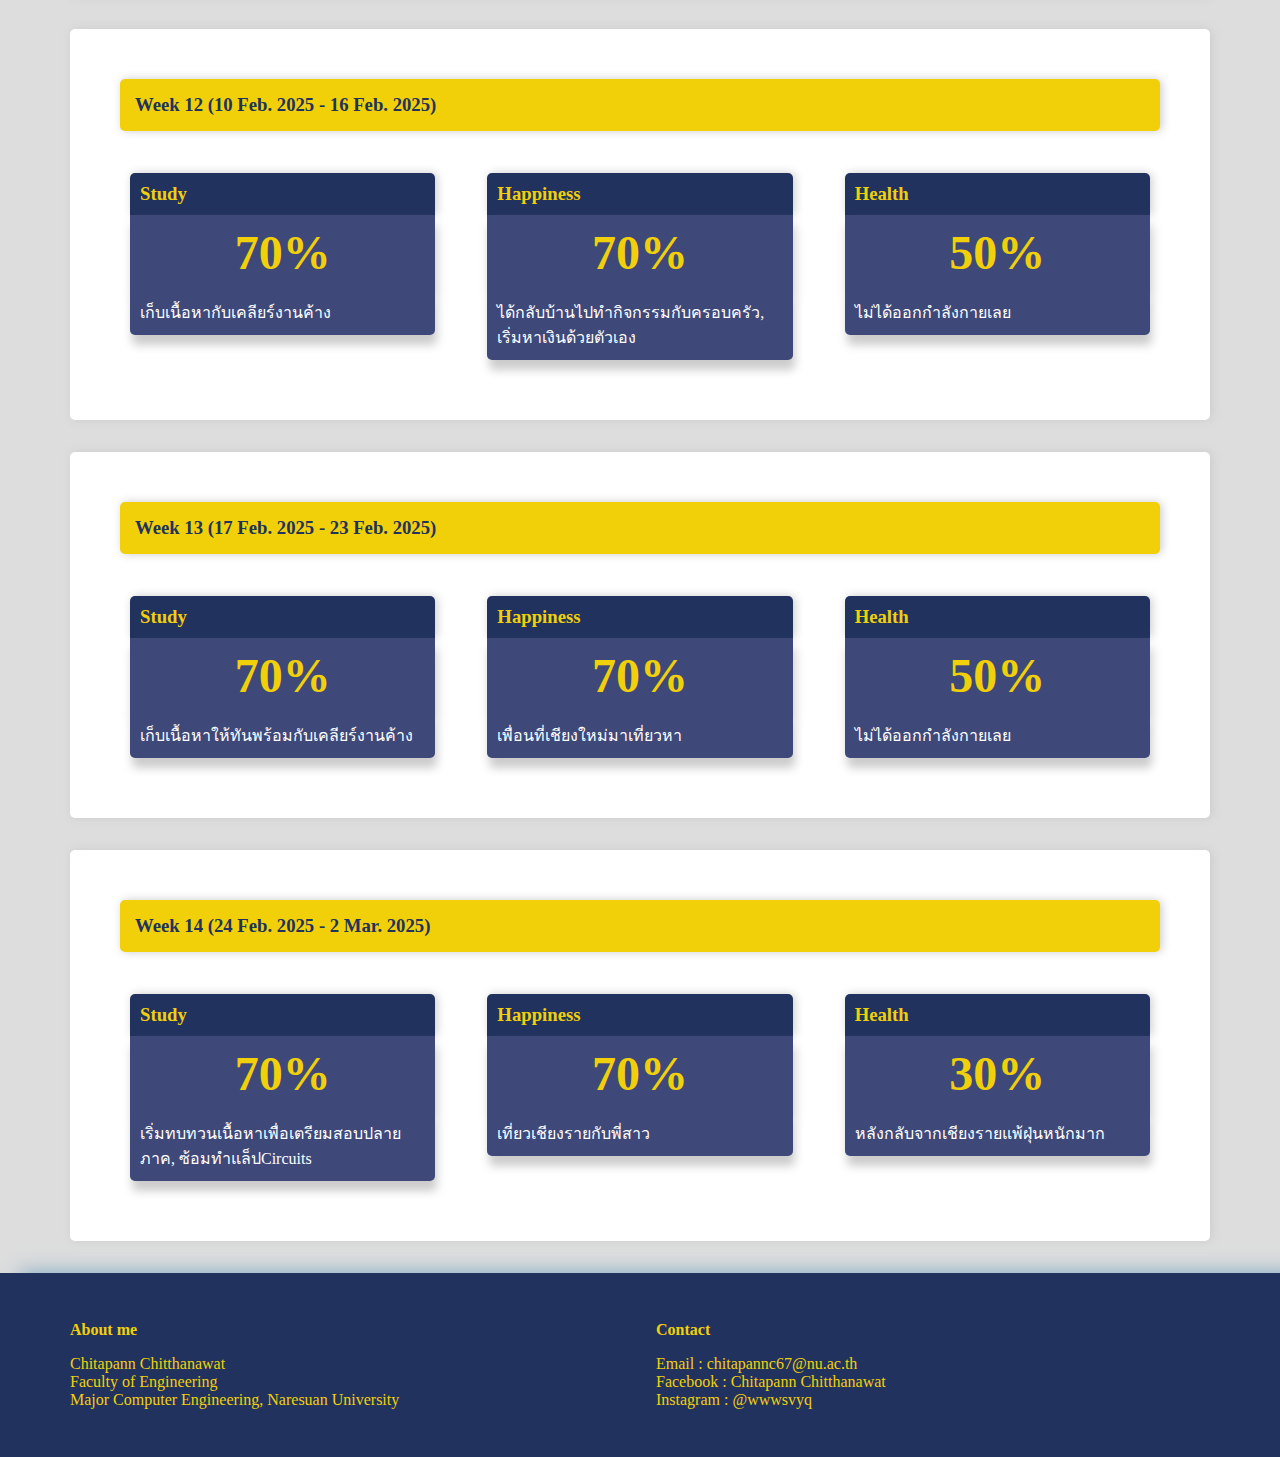
==== commit 6b4214e4: "Update dashboard.html" ====
--- a/dashboard.html
+++ b/dashboard.html
@@ -248,8 +248,7 @@
             <div class="db-item">
                 <h3>Happiness</h3>
                 <h4>70%</h4>
-                <p>ได้เกียร์รุ่น 31 ไปอวดแม่อวดพี่อวดยาย</p>
-                <p>ได้เที่ยวต่างจังหวัดกับเพื่อน ๆ</p>
+                <p>ได้เกียร์รุ่น 31 ไปอวดแม่อวดพี่อวดยาย, ได้เที่ยวต่างจังหวัดกับเพื่อน ๆ</p>
             </div>
             <div class="db-item">
                 <h3>Health</h3>
@@ -272,8 +271,7 @@
             <div class="db-item">
                 <h3>Happiness</h3>
                 <h4>70%</h4>
-                <p>ได้ไปทำกิจกรรมกับเพื่อน ๆ</p>
-                <p>พี่สาวมาหา</p>
+                <p>ได้ไปทำกิจกรรมกับเพื่อน ๆ, พี่สาวมาหา</p>
             </div>
             <div class="db-item">
                 <h3>Health</h3>
@@ -296,8 +294,7 @@
             <div class="db-item">
                 <h3>Happiness</h3>
                 <h4>70%</h4>
-                <p>ได้กลับบ้านไปทำกิจกรรมกับครอบครัว</p>
-                <p>เริ่มหาเงินด้วยตัวเอง</p>
+                <p>ได้กลับบ้านไปทำกิจกรรมกับครอบครัว, เริ่มหาเงินด้วยตัวเอง</p>
             </div>
             <div class="db-item">
                 <h3>Health</h3>
@@ -321,7 +318,6 @@
                 <h3>Happiness</h3>
                 <h4>70%</h4>
                 <p>เพื่อนที่เชียงใหม่มาเที่ยวหา</p>
-                <p>ขึ้นเชียงรายไปหาพี่สาว</p>
             </div>
             <div class="db-item">
                 <h3>Health</h3>
@@ -339,8 +335,7 @@
             <div class="db-item">
                 <h3>Study</h3>
                 <h4>70%</h4>
-                <p>เริ่มทบทวนเนื้อหาเพื่อเตรียมสอบปลายภาค</p>
-                <p>ซ้อมทำแล็ป</p>
+                <p>เริ่มทบทวนเนื้อหาเพื่อเตรียมสอบปลายภาค, ซ้อมทำแล็ปCircuits</p>
             </div>
             <div class="db-item">
                 <h3>Happiness</h3>
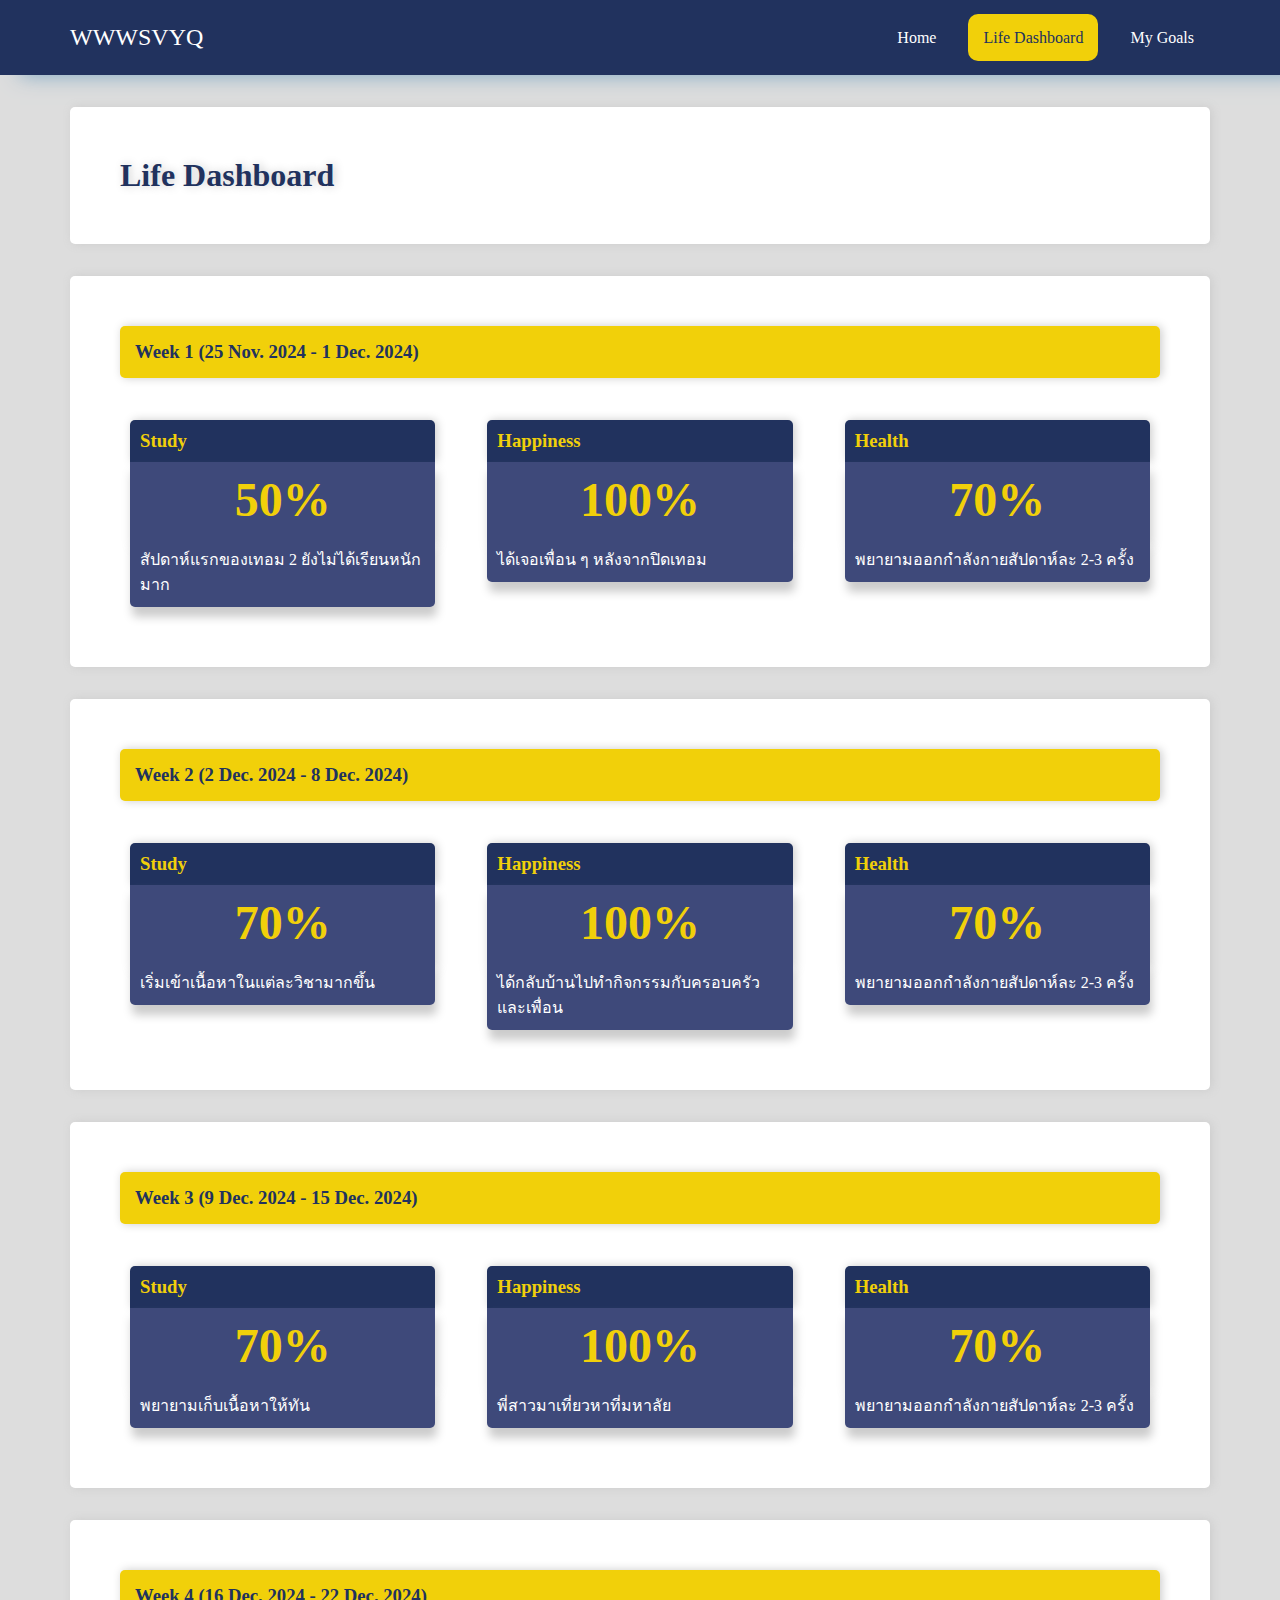
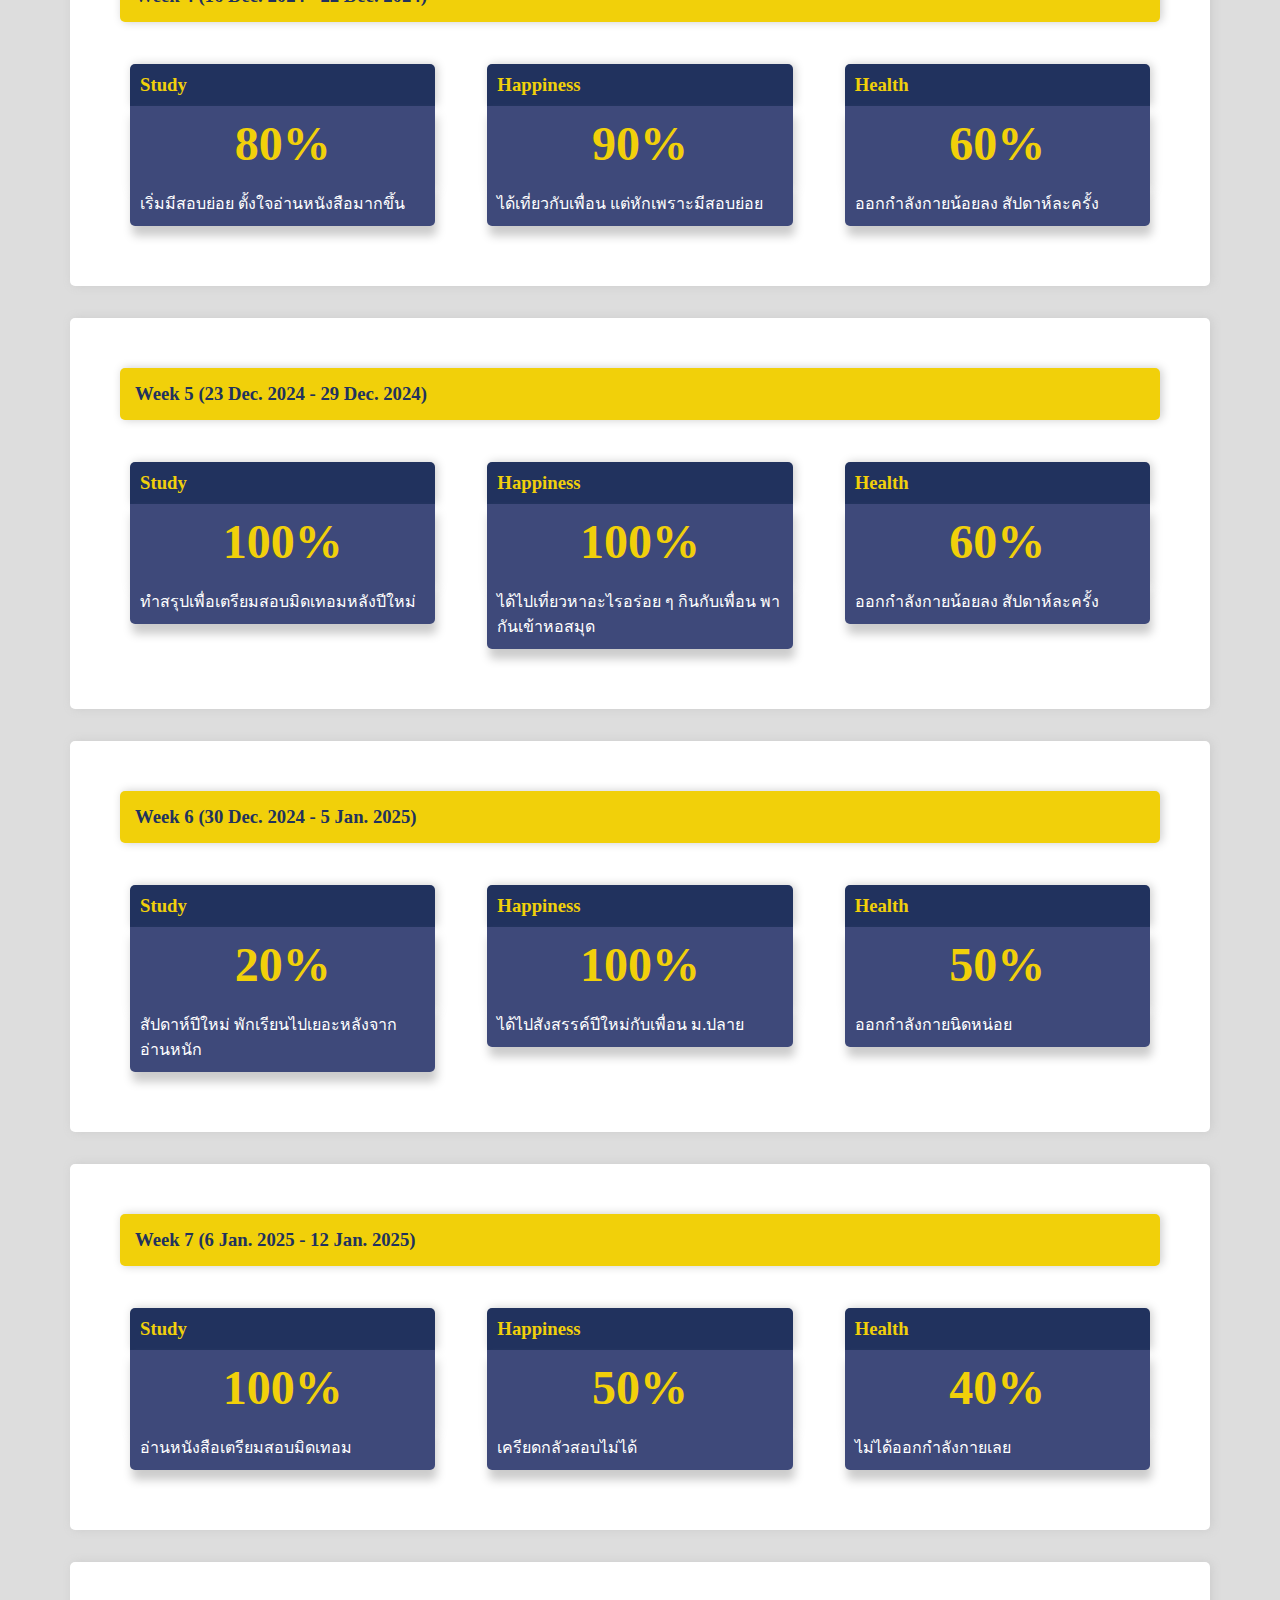
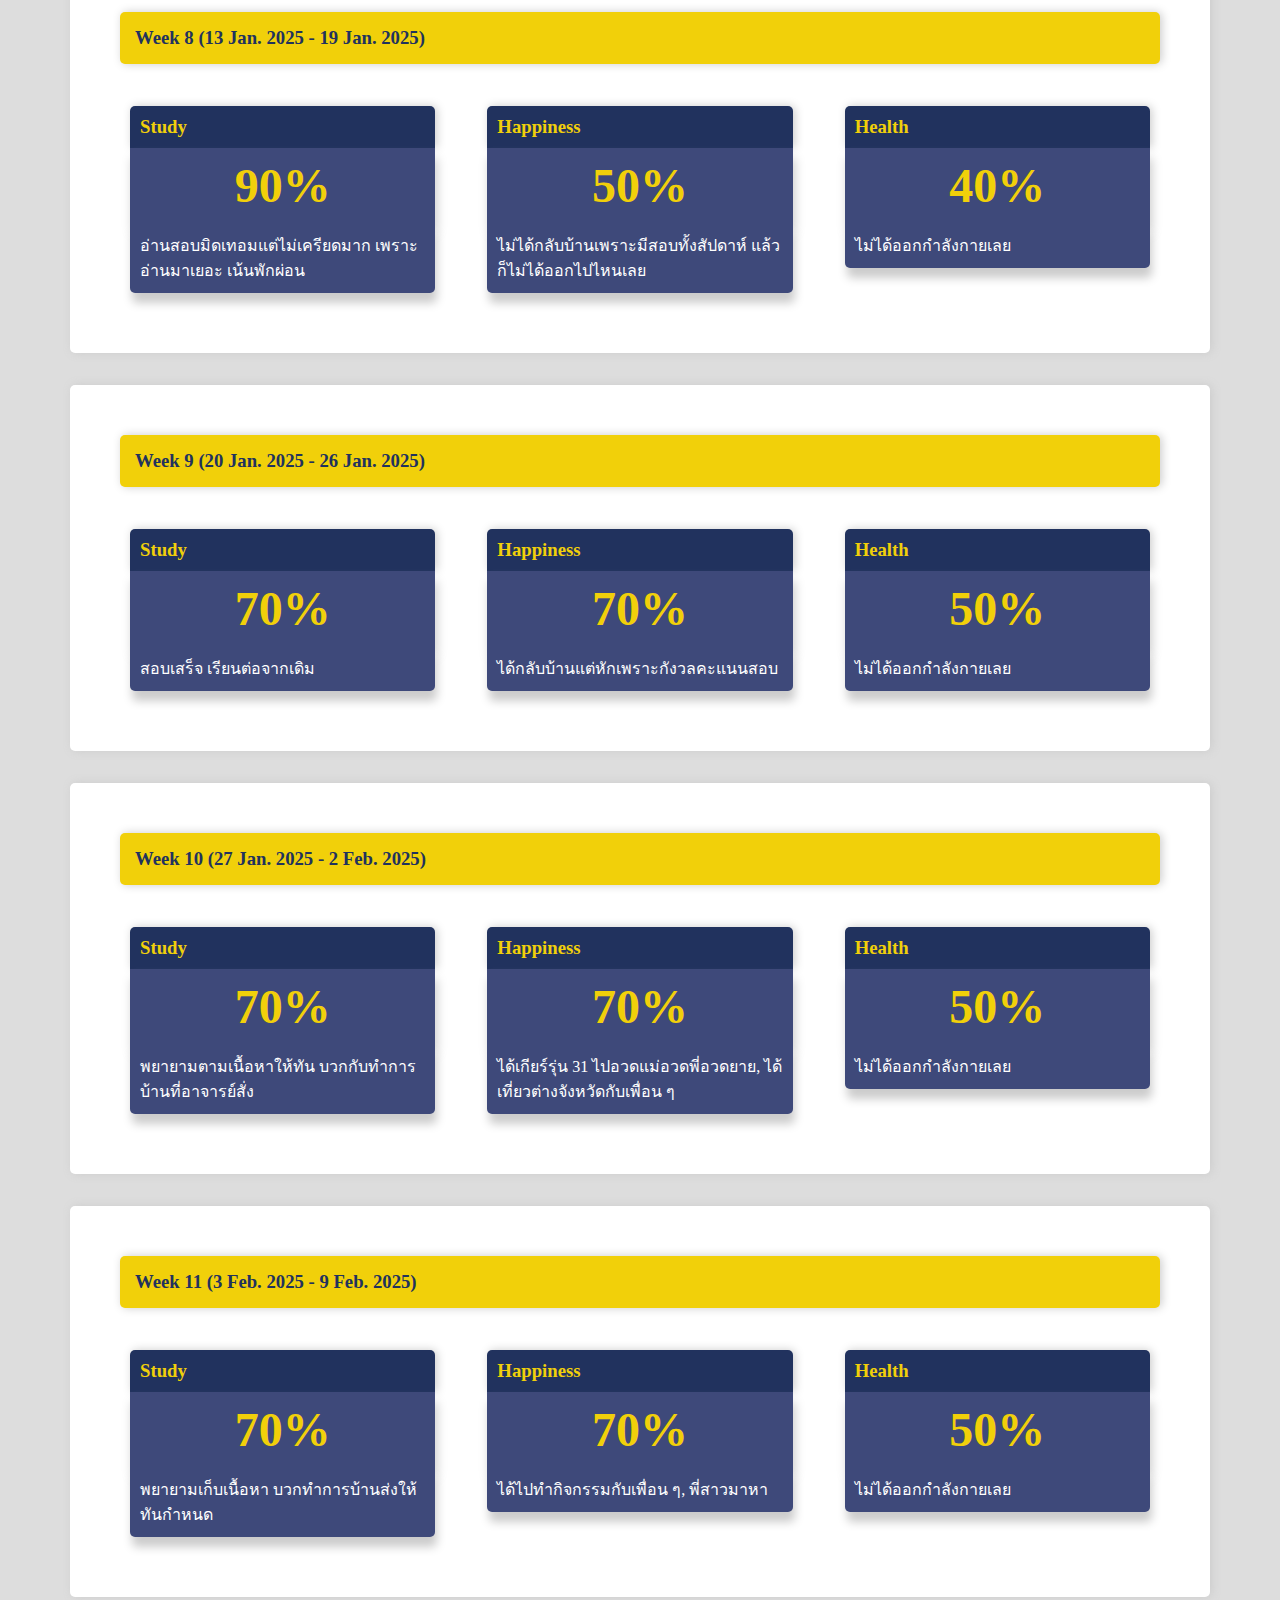
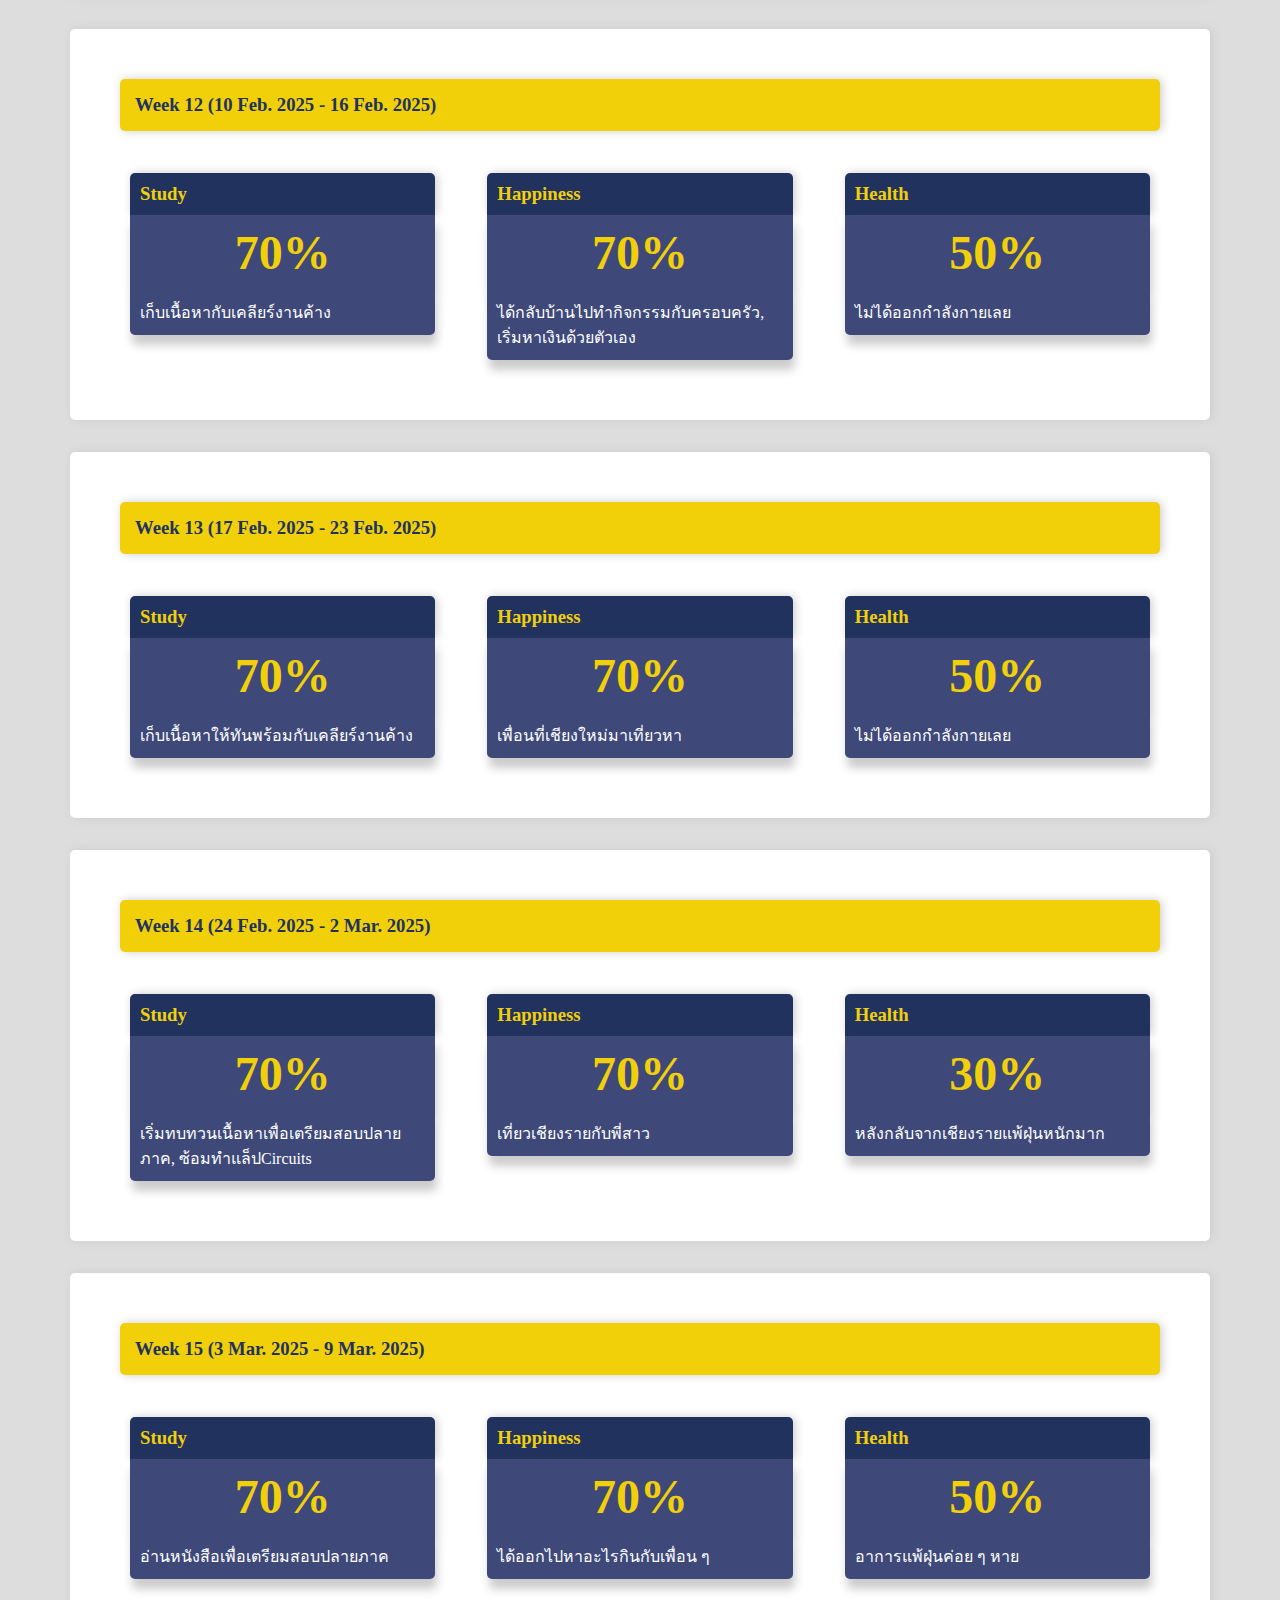
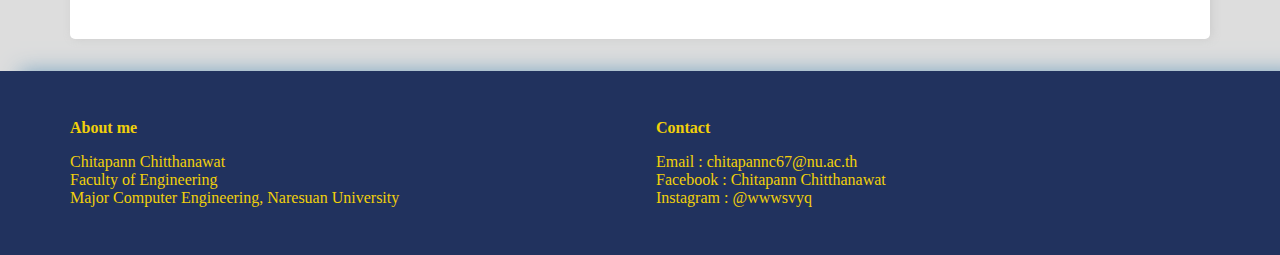
==== commit 18e91847: "Update dashboard.html" ====
--- a/dashboard.html
+++ b/dashboard.html
@@ -346,6 +346,29 @@
                 <h3>Health</h3>
                 <h4>30%</h4>
                 <p>หลังกลับจากเชียงรายแพ้ฝุ่นหนักมาก</p>
+            </div>
+        </div>
+    </section>
+    
+    <section class="db-blog">
+        <div class="week">
+            <h3>Week 15 (3 Mar. 2025 - 9 Mar. 2025)</h3>
+        </div>
+        <div class="db-con">
+            <div class="db-item">
+                <h3>Study</h3>
+                <h4>70%</h4>
+                <p>อ่านหนังสือเพื่อเตรียมสอบปลายภาค</p>
+            </div>
+            <div class="db-item">
+                <h3>Happiness</h3>
+                <h4>70%</h4>
+                <p>ได้ออกไปหาอะไรกินกับเพื่อน ๆ</p>
+            </div>
+            <div class="db-item">
+                <h3>Health</h3>
+                <h4>50%</h4>
+                <p>อาการแพ้ฝุ่นค่อย ๆ หาย</p>
             </div>
         </div>
     </section>
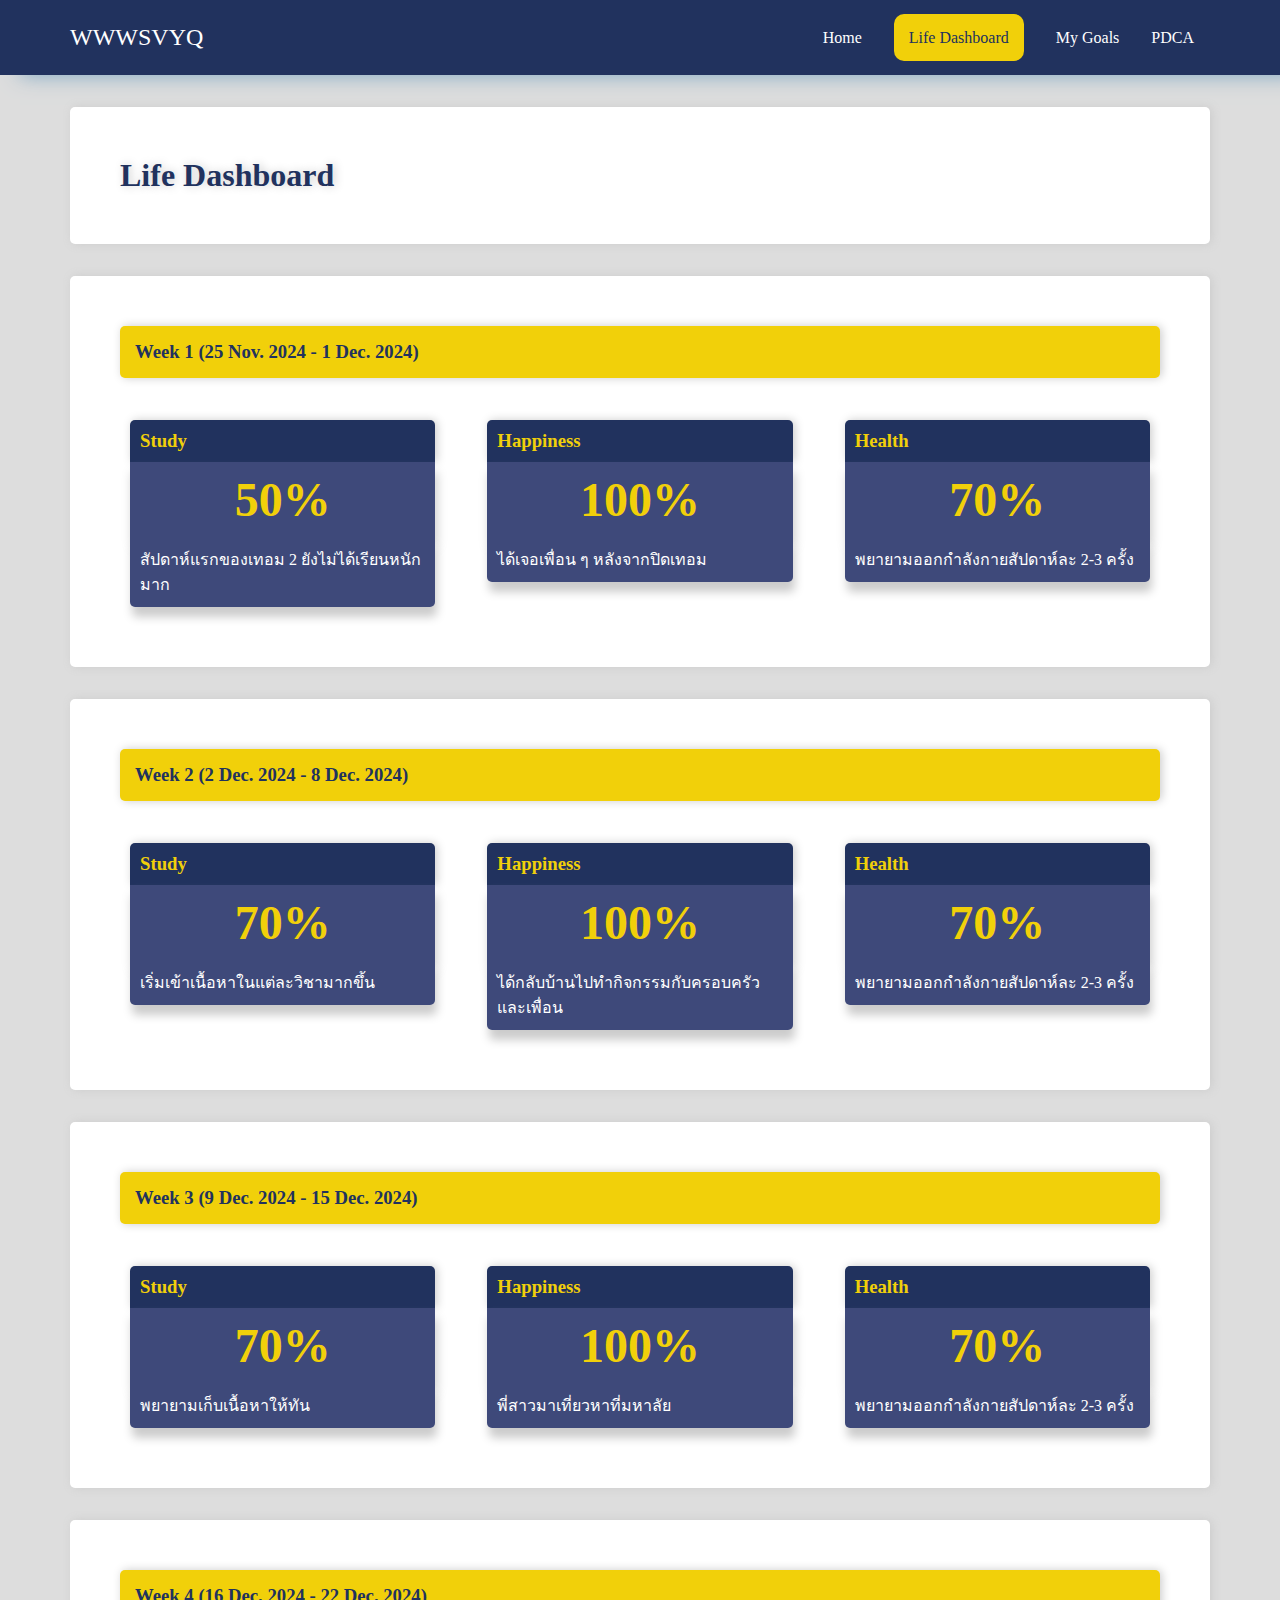
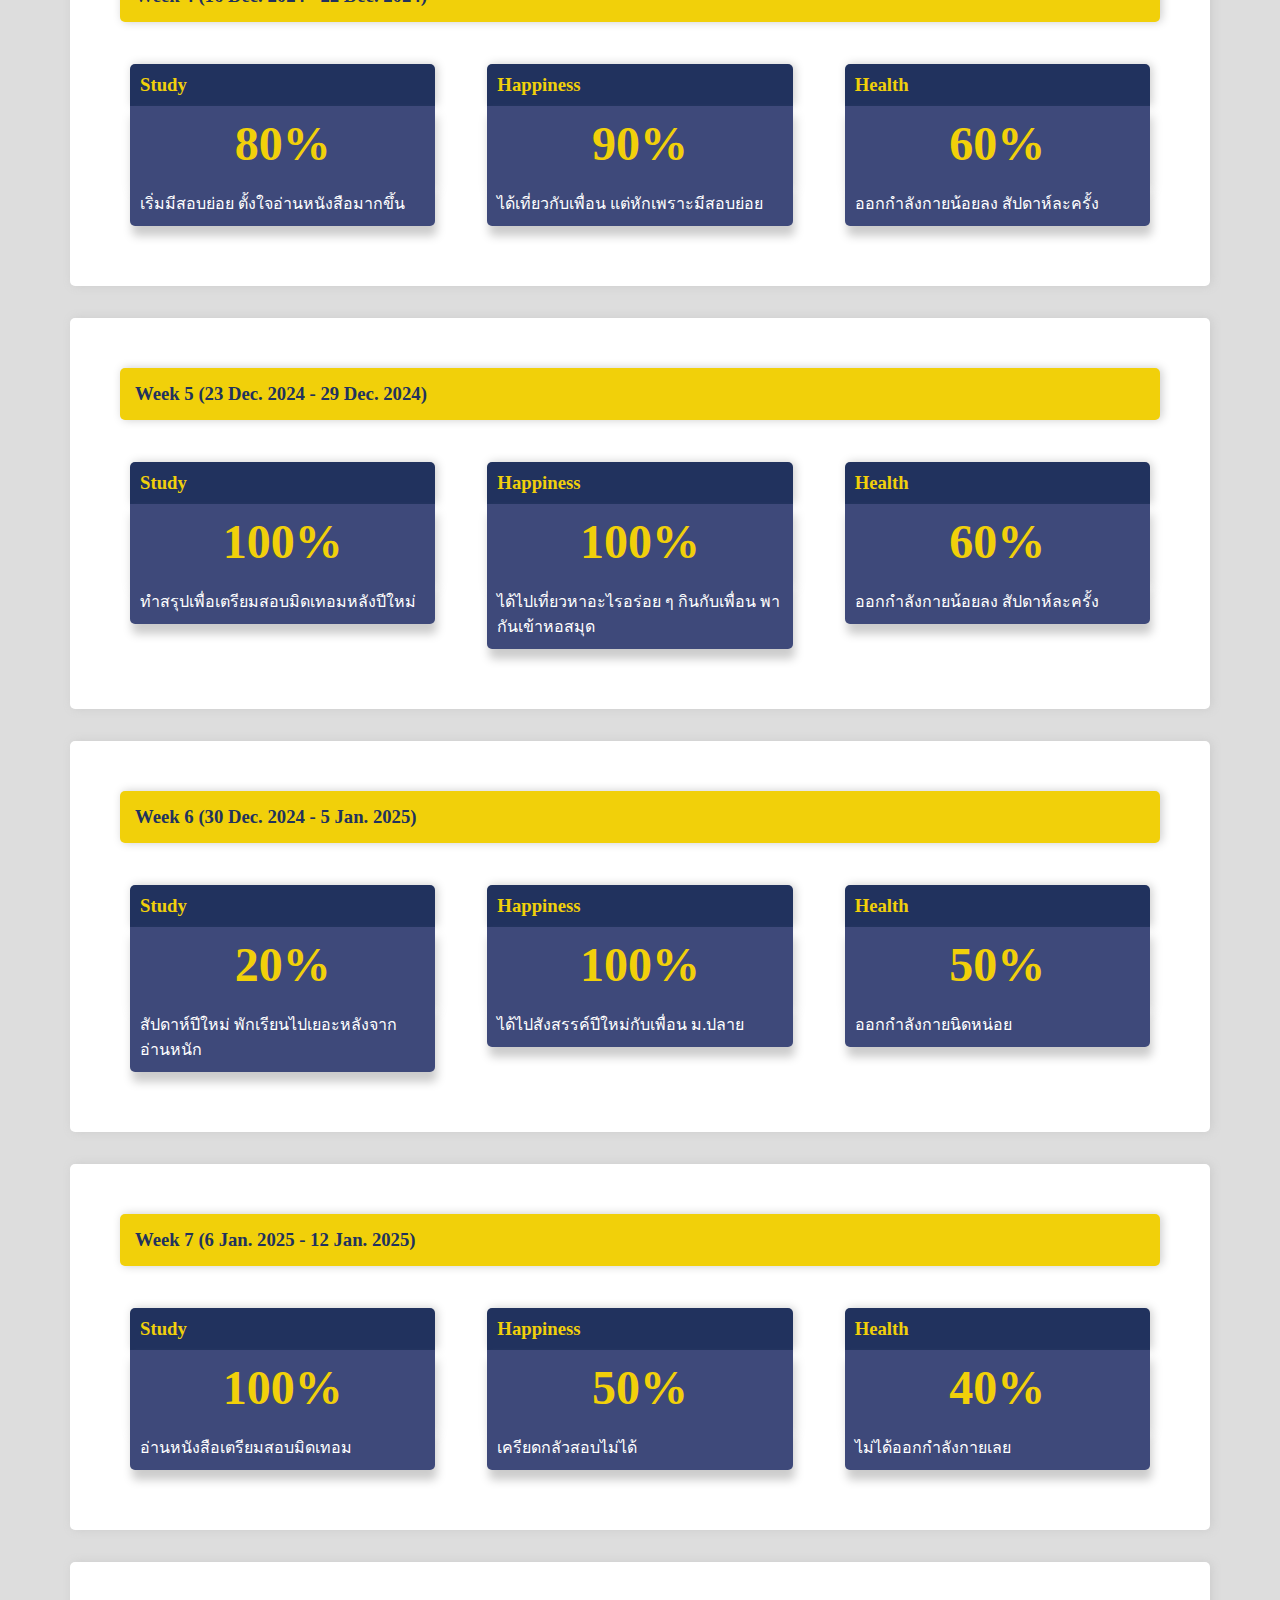
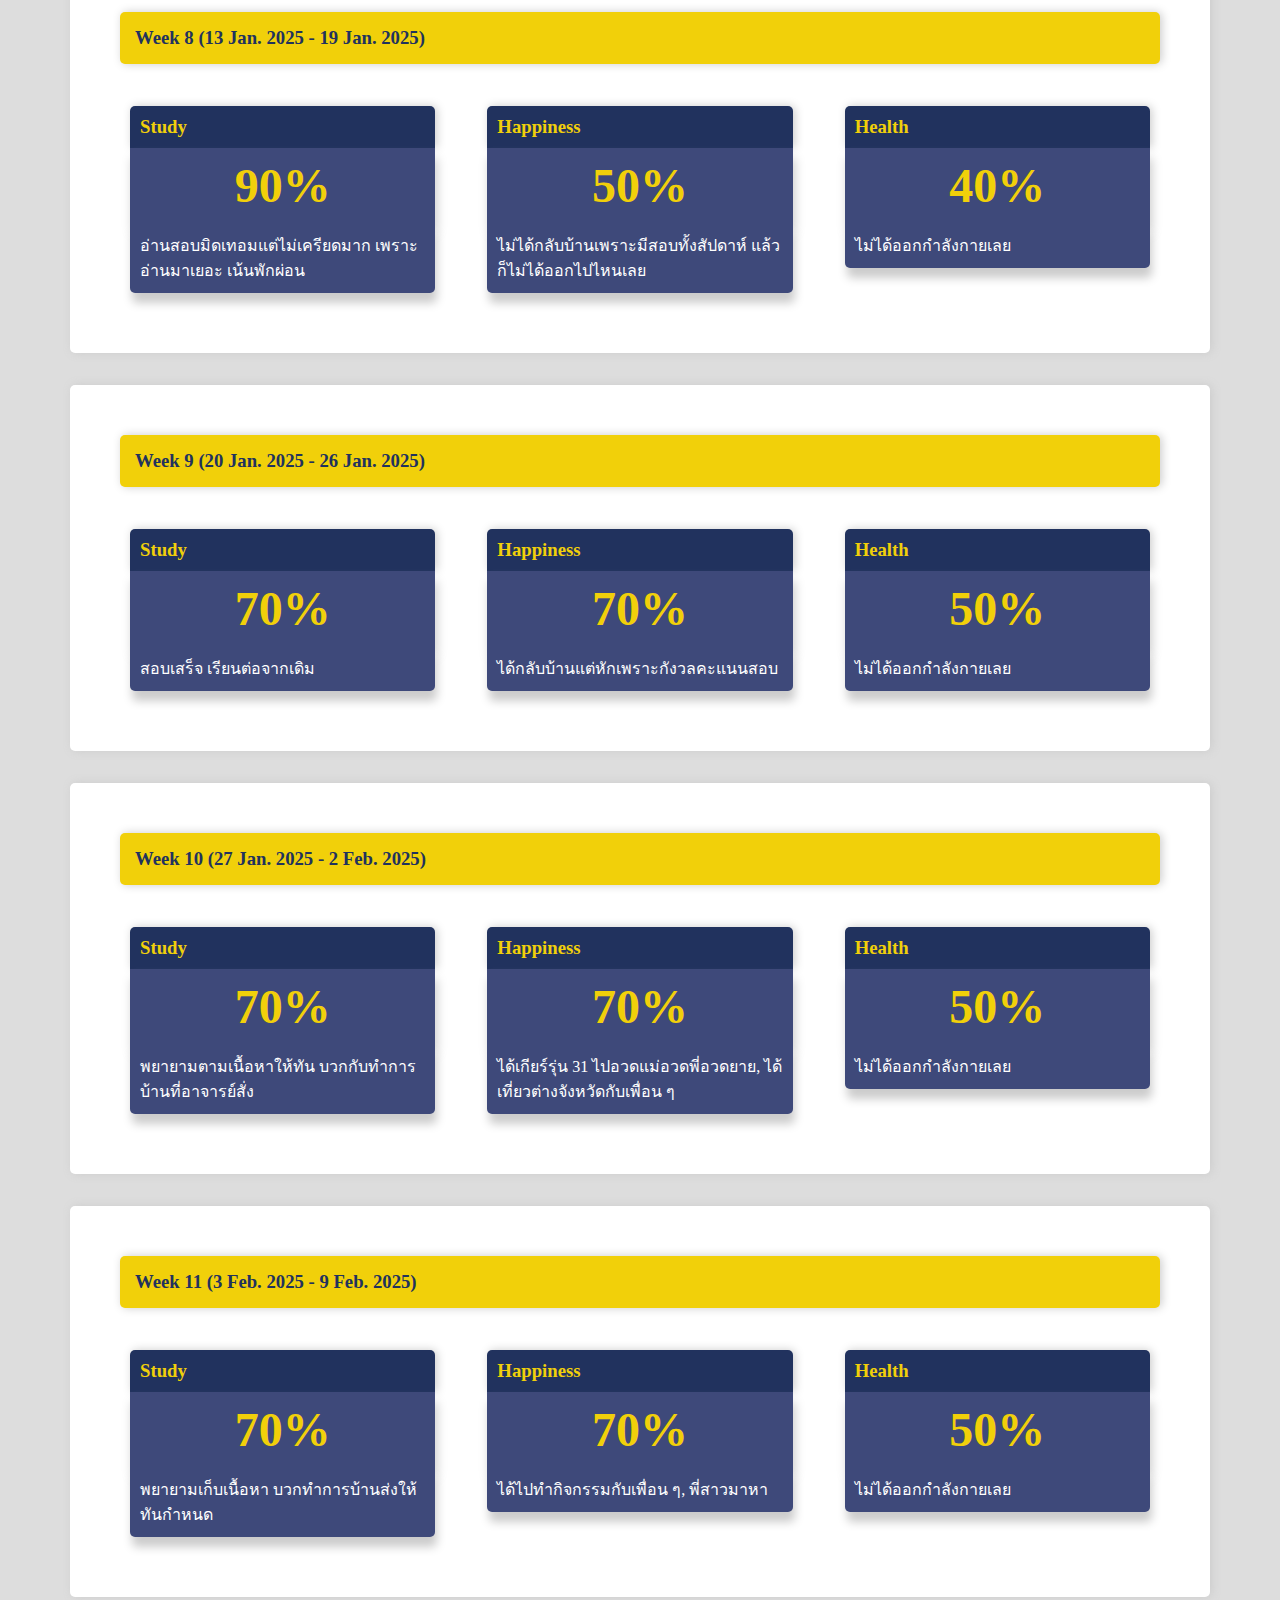
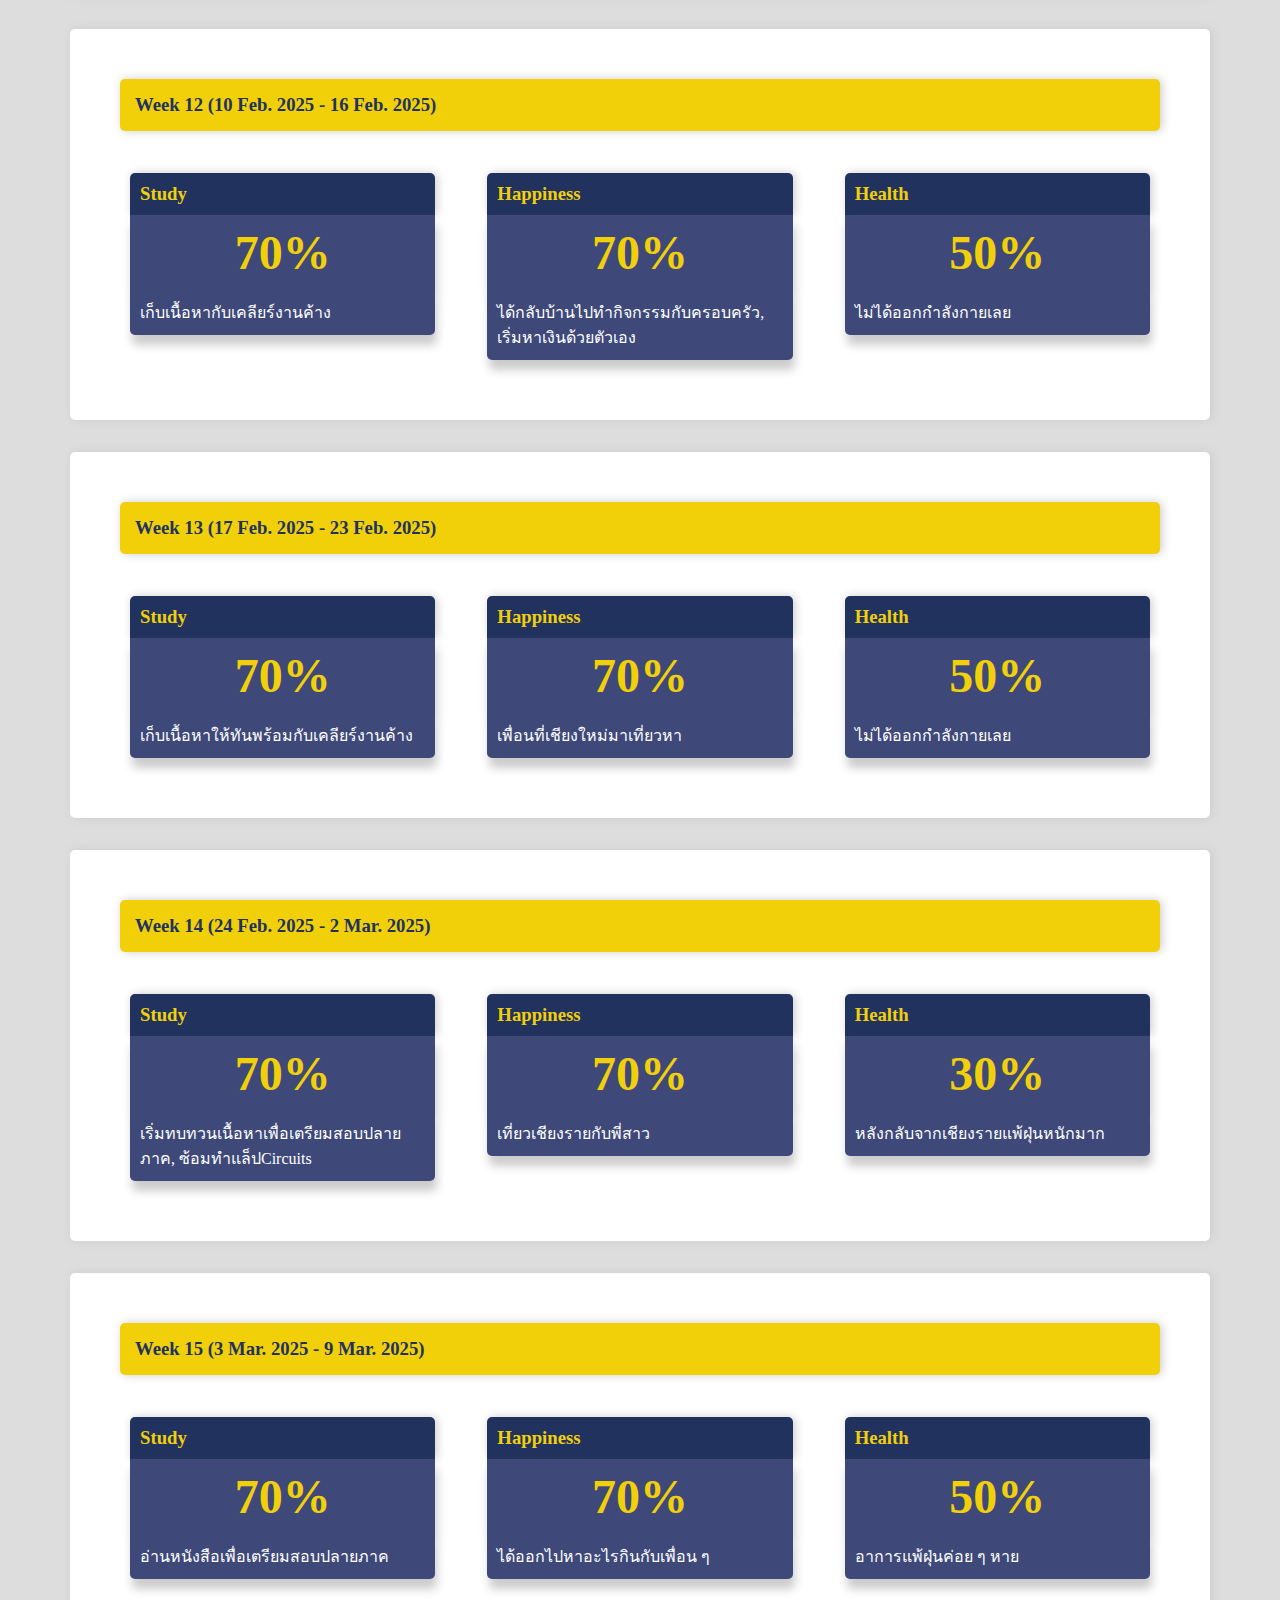
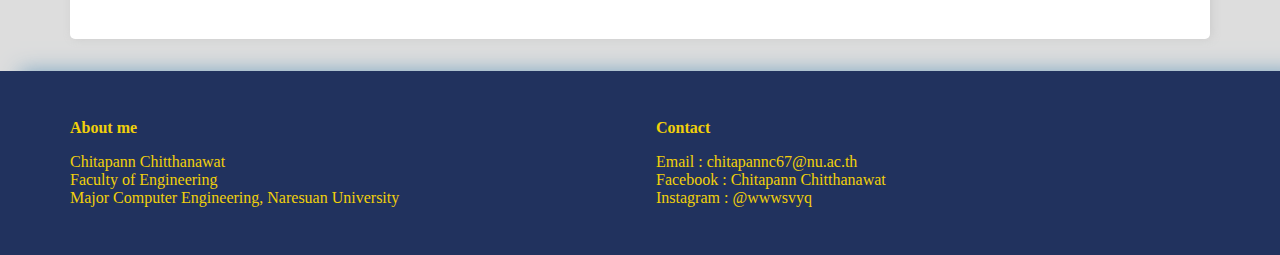
==== commit 909fb194: "Update dashboard.html" ====
--- a/dashboard.html
+++ b/dashboard.html
@@ -17,6 +17,7 @@
                     <li><a href="index.html">Home</a></li>
                     <li><a href="dashboard.html" class="active">Life Dashboard</a></li>
                     <li><a href="goal.html">My Goals</a></li>
+                    <li><a href="pdca.html">PDCA</a></li>
                 </ul>
             </div>
 
